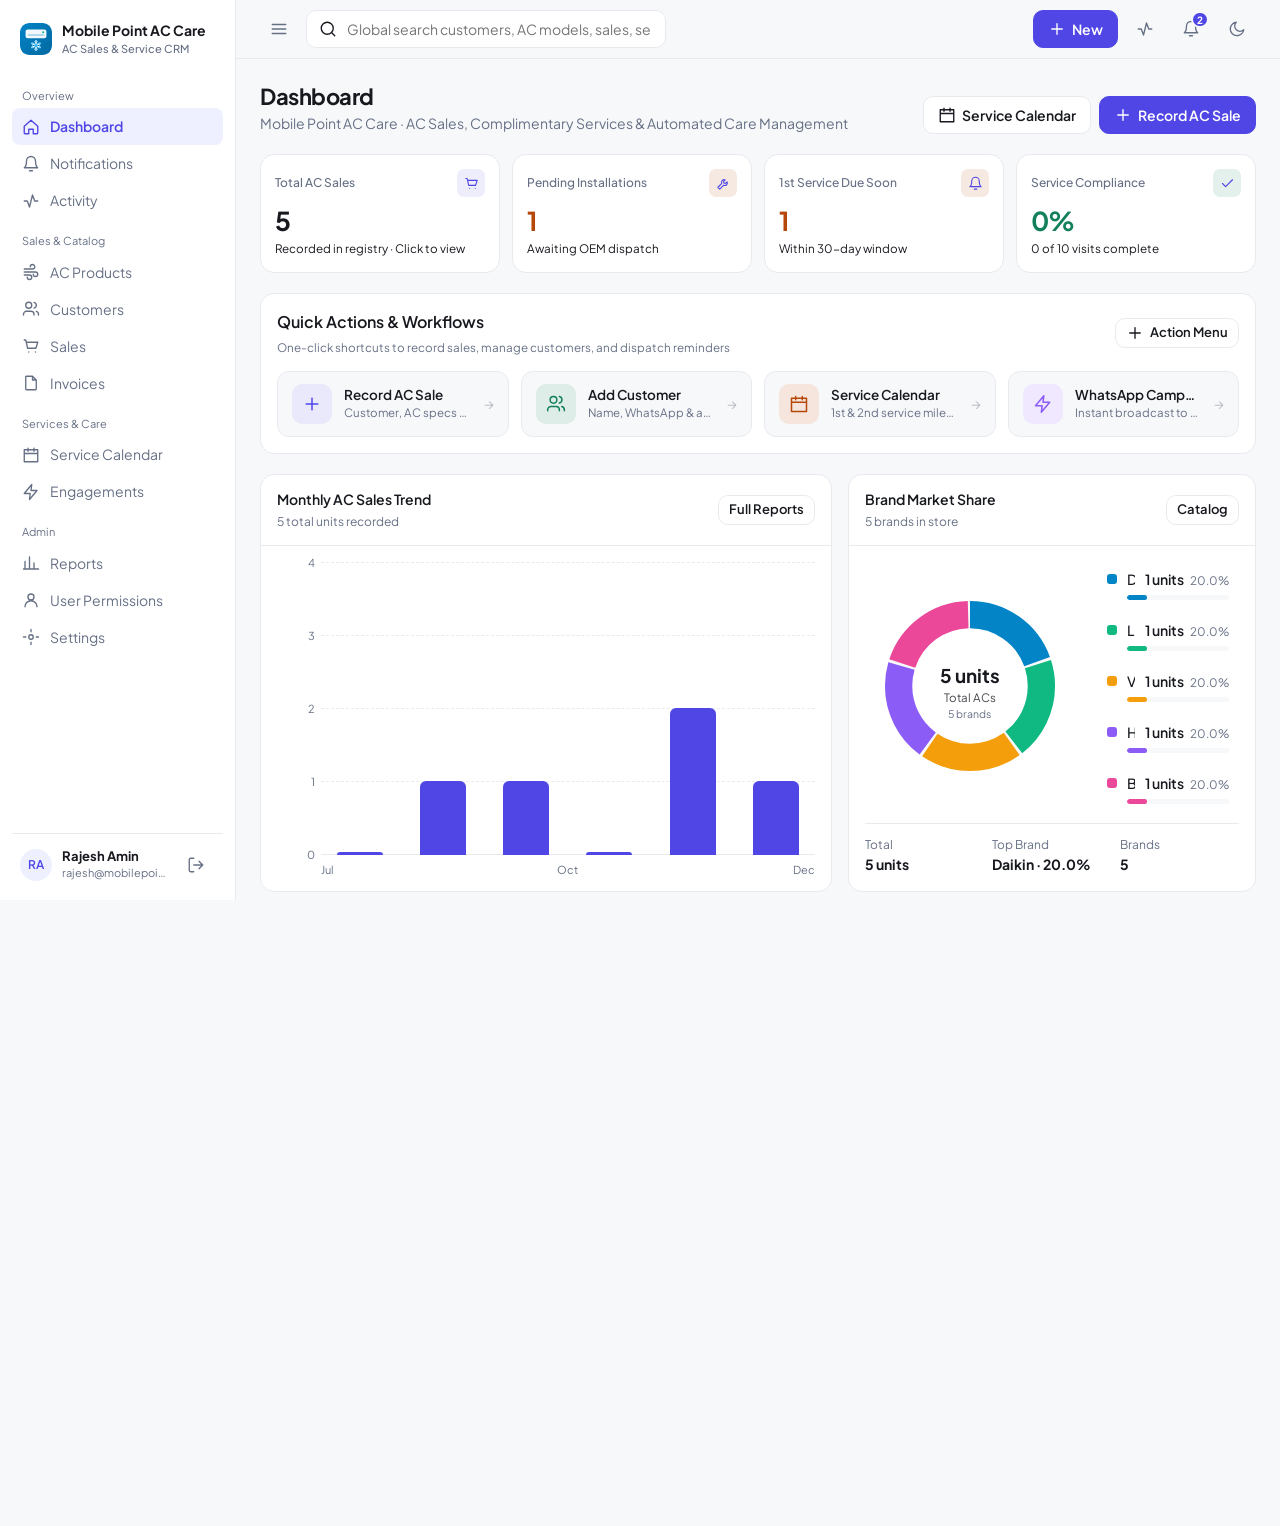
==== Mobile Point AC Care v6.html @ c8a18320 "Enhance dashboard design: add interactive sales & brand charts, modern quick action cards, and opera" ====
<!doctype html>
<html lang="en" data-theme="light">

<head>
    <meta charset="utf-8">
    <meta name="viewport" content="width=device-width, initial-scale=1, viewport-fit=cover">
    <title>Mobile Point AC Care</title>
    <link rel="icon" type="image/svg+xml" href="assets/icon.svg">
    <link rel="preconnect" href="https://fonts.googleapis.com">
    <link rel="preconnect" href="https://fonts.gstatic.com" crossorigin>
    <link href="https://fonts.googleapis.com/css2?family=Plus+Jakarta+Sans:wght@400;500;600;700&display=swap"
        rel="stylesheet">
    <link rel="stylesheet" href="css/style.css?v=6.4">
</head>

<body>
    <div id="login-view" style="display:none"></div>
    <div class="app" id="app">
        <aside class="sd" id="sd" aria-label="Main navigation">
            <div class="logo">
                <img src="assets/icon.svg" alt="Mobile Point" width="32" height="32">
                <div class="lb">Mobile Point AC Care<small>AC Sales & Service CRM</small></div>
            </div>
            <nav class="nv" id="nv"></nav>
            <div class="us" id="user-badge">
                <div class="av">RA</div>
                <div class="lb us-info"><b>Rajesh Amin</b>
                    <small>rajesh@mobilepoint.in</small>
                </div><button class="ib lb" data-act="logout" aria-label="Log out" title="Log out"><svg class="i"
                        viewBox="0 0 24 24" fill="none" stroke="currentColor" stroke-width="1.8" stroke-linecap="round">
                        <path d="M9 21H5V3h4M16 17l5-5-5-5M21 12H9" />
                    </svg></button>
            </div>
        </aside>
        <div class="bd" data-act="drawer"></div>
        <div class="mn">
            <header class="top"><button class="ib" data-act="menu" aria-label="Toggle navigation" title="Menu"
                    id="mb"></button>
                <div class="sb gs" id="gsb"></div>
                <div class="sp"></div>
                <button class="btn pri" data-act="new" id="nb"></button><button class="ib" data-act="actd"
                    aria-label="Activity" title="Activity" id="ab"></button><button class="ib" data-act="bell"
                    aria-label="Notifications" title="Notifications" id="bl"></button><button class="ib"
                    data-act="theme" aria-label="Toggle theme" title="Theme" id="th"></button>
            </header>
            <main id="main"></main>
        </div>
    </div>
    <nav class="bn" id="bn" aria-label="Quick navigation"></nav>
    <div class="ts" id="ts" role="status" aria-live="polite"></div>
    <div id="mdl"></div>
    <script src="js/app.js?v=6.4"></script>
</body>

</html>
---- css/style.css ----
:root {
            --bg: #F7F8FA;
            --sf: #fff;
            --tx: #17191F;
            --mu: #667085;
            --bd: #E8EAEE;
            --ac: #4F46E5;
            --acs: #EEF0FF;
            --ok: #12805C;
            --oks: #E6F6EF;
            --wa: #B54708;
            --was: #FEF3E2;
            --er: #C2352B;
            --ers: #FDECEA;
            --ease: cubic-bezier(.2, .8, .2, 1);
            box-sizing: border-box;
            padding-top: env(safe-area-inset-top, 0px)
        }

        @media(prefers-color-scheme:dark) {
            :root[data-theme=system] {
                --bg: #0F1117;
                --sf: #171A22;
                --tx: #ECEEF3;
                --mu: #98A2B3;
                --bd: #262A35;
                --ac: #8B84FF;
                --acs: #23254A;
                --ok: #4ADE9B;
                --oks: #12281F;
                --wa: #F5B455;
                --was: #2E2210;
                --er: #F58A80;
                --ers: #321816;
                color-scheme: dark
            }
        }

        :root[data-theme=dark] {
            --bg: #0F1117;
            --sf: #171A22;
            --tx: #ECEEF3;
            --mu: #98A2B3;
            --bd: #262A35;
            --ac: #8B84FF;
            --acs: #23254A;
            --ok: #4ADE9B;
            --oks: #12281F;
            --wa: #F5B455;
            --was: #2E2210;
            --er: #F58A80;
            --ers: #321816;
            color-scheme: dark
        }

        * {
            box-sizing: border-box;
            margin: 0
        }

        html,
        body {
            height: 100%;
            width: 100%;
            max-width: 100vw;
            overflow-x: hidden
        }

        body {
            font: 14px/1.5 'Plus Jakarta Sans', system-ui, sans-serif;
            background: var(--bg);
            color: var(--tx);
            -webkit-font-smoothing: antialiased
        }

        button,
        input,
        select,
        textarea {
            font: inherit;
            color: inherit
        }

        button {
            cursor: pointer;
            background: none;
            border: 0
        }

        :focus-visible {
            outline: 2px solid var(--ac);
            outline-offset: 2px
        }

        h1 {
            font-size: 22px;
            letter-spacing: -.02em;
            line-height: 1.2
        }

        h2 {
            font-size: 14px;
            font-weight: 600
        }

        .i {
            width: 18px;
            height: 18px;
            flex: none
        }

        .mu {
            color: var(--mu)
        }

        .sr {
            display: block
        }

        .app {
            display: flex;
            min-height: 100%;
            width: 100%;
            max-width: 100vw;
            overflow-x: hidden
        }

        .sd {
            width: 236px;
            background: var(--sf);
            border-right: 1px solid var(--bd);
            position: sticky;
            top: 0;
            height: 100dvh;
            display: flex;
            flex-direction: column;
            padding: 16px 12px;
            transition: width .22s var(--ease);
            z-index: 30;
            overflow: hidden
        }

        .col .sd {
            width: 68px
        }

        .col .lb {
            display: none
        }

        .logo {
            display: flex;
            gap: 10px;
            align-items: center;
            padding: 4px 8px 16px;
            font-weight: 700;
            white-space: nowrap
        }

        .logo img {
            width: 32px;
            height: 32px;
            border-radius: 9px;
            flex: none;
            object-fit: contain
        }

        .mk {
            width: 32px;
            height: 32px;
            border-radius: 9px;
            background: var(--ac);
            color: #fff;
            display: grid;
            place-items: center;
            font-weight: 700;
            flex: none
        }

        .logo small {
            display: block;
            font-weight: 500;
            font-size: 11px;
            color: var(--mu)
        }

        .nv {
            flex: 1;
            overflow-y: auto;
            overflow-x: hidden
        }

        .gh {
            font-size: 11px;
            color: var(--mu);
            padding: 14px 10px 4px
        }

        .ni {
            display: flex;
            gap: 10px;
            align-items: center;
            width: 100%;
            padding: 8px 10px;
            border-radius: 8px;
            color: var(--mu);
            position: relative;
            white-space: nowrap;
            transition: background .15s, color .15s
        }

        .ni:hover {
            background: var(--bg);
            color: var(--tx)
        }

        .ni.on {
            background: var(--acs);
            color: var(--ac);
            font-weight: 600
        }

        .ni.on::before {
            content: "";
            position: absolute;
            left: -12px;
            top: 8px;
            bottom: 8px;
            width: 3px;
            border-radius: 2px;
            background: var(--ac)
        }

        .us {
            display: flex;
            gap: 10px;
            align-items: center;
            padding: 12px 8px 0;
            border-top: 1px solid var(--bd);
            white-space: nowrap;
            min-width: 0;
        }

        .us-info {
            flex: 1;
            min-width: 0;
            overflow: hidden;
        }

        .us-info b {
            display: block;
            overflow: hidden;
            text-overflow: ellipsis;
            white-space: nowrap;
            font-size: 13px;
            line-height: 1.3;
        }

        .us-info small {
            display: block;
            overflow: hidden;
            text-overflow: ellipsis;
            white-space: nowrap;
            font-size: 11px;
            color: var(--mu);
        }

        .av {
            width: 32px;
            height: 32px;
            border-radius: 50%;
            background: var(--acs);
            color: var(--ac);
            display: grid;
            place-items: center;
            font-weight: 600;
            font-size: 12px;
            flex: none
        }

        .mn {
            flex: 1;
            min-width: 0
        }

        .top {
            position: sticky;
            top: 0;
            z-index: 20;
            display: flex;
            gap: 8px;
            align-items: center;
            padding: 10px 24px;
            background: var(--bg);
            border-bottom: 1px solid var(--bd)
        }

        .top .sp {
            flex: 1
        }

        .sb {
            display: flex;
            gap: 8px;
            align-items: center;
            background: var(--sf);
            border: 1px solid var(--bd);
            border-radius: 10px;
            padding: 0 12px;
            height: 38px;
            min-width: 0
        }

        .sb input {
            border: 0;
            background: none;
            outline: 0;
            width: 100%
        }

        .sb:focus-within {
            border-color: var(--ac)
        }

        .gs {
            width: min(360px, 40vw)
        }

        .ib {
            width: 38px;
            height: 38px;
            border-radius: 10px;
            display: grid;
            place-items: center;
            color: var(--mu);
            position: relative
        }

        .ib:hover {
            background: var(--sf);
            color: var(--tx)
        }

        .dot {
            position: absolute;
            top: 8px;
            right: 9px;
            width: 8px;
            height: 8px;
            border-radius: 50%;
            background: var(--er);
            border: 2px solid var(--bg)
        }

        .pg {
            padding: 24px;
            max-width: 1280px;
            margin: 0 auto;
            width: 100%;
            box-sizing: border-box;
            animation: in .22s var(--ease)
        }

        @keyframes in {
            from {
                opacity: 0;
                transform: translateY(6px)
            }
        }

        .ph {
            display: flex;
            justify-content: space-between;
            gap: 16px;
            align-items: flex-end;
            margin-bottom: 20px;
            flex-wrap: wrap
        }

        .ph p {
            color: var(--mu);
            margin-top: 4px
        }

        .bar {
            display: flex;
            gap: 10px;
            align-items: center;
            margin-bottom: 12px;
            flex-wrap: wrap;
            width: 100%;
            max-width: 100%;
            min-width: 0
        }

        .bar .sb {
            width: 300px;
            max-width: 100%
        }

        .btn {
            display: inline-flex;
            gap: 6px;
            align-items: center;
            justify-content: center;
            height: 38px;
            padding: 0 14px;
            border-radius: 10px;
            border: 1px solid var(--bd);
            background: var(--sf);
            font-weight: 600;
            white-space: nowrap;
            flex-shrink: 0;
            transition: transform .12s, background .15s
        }

        .btn:hover {
            background: var(--bg)
        }

        .btn:active {
            transform: scale(.97)
        }

        .btn.pri {
            background: var(--ac);
            border-color: var(--ac);
            color: #fff
        }

        .btn.pri:hover {
            filter: brightness(1.08)
        }

        .btn.dg {
            color: var(--er)
        }

        .btn.sm {
            height: 30px;
            padding: 0 10px;
            font-size: 13px
        }

        .chips {
            display: flex;
            gap: 6px;
            overflow-x: auto;
            scrollbar-width: none;
            padding: 2px 0;
            width: 100%;
            max-width: 100%;
            min-width: 0;
            flex: 1 1 auto;
            -webkit-overflow-scrolling: touch
        }

        .chip {
            height: 32px;
            padding: 0 12px;
            border-radius: 99px;
            border: 1px solid var(--bd);
            background: var(--sf);
            color: var(--mu);
            white-space: nowrap;
            font-weight: 500;
            transition: all .15s
        }

        .chip.on {
            background: var(--tx);
            color: var(--bg);
            border-color: var(--tx)
        }

        .panel {
            background: var(--sf);
            border: 1px solid var(--bd);
            border-radius: 14px;
            overflow: hidden;
            width: 100%;
            max-width: 100%;
            box-sizing: border-box
        }

        .pad {
            padding: 16px
        }

        .panel>h2,
        .hd {
            padding: 14px 16px;
            display: flex;
            justify-content: space-between;
            align-items: center;
            border-bottom: 1px solid var(--bd)
        }

        .b {
            display: inline-block;
            padding: 2px 9px;
            border-radius: 99px;
            font-size: 12px;
            font-weight: 600;
            white-space: nowrap;
            background: var(--bg);
            color: var(--mu);
            width: fit-content;
        }

        .b.ok {
            background: var(--oks);
            color: var(--ok)
        }

        .b.wa {
            background: var(--was);
            color: var(--wa)
        }

        .b.er {
            background: var(--ers);
            color: var(--er)
        }

        .b.ac {
            background: var(--acs);
            color: var(--ac)
        }

        table {
            width: 100%;
            border-collapse: collapse
        }

        th {
            text-align: left;
            font-weight: 500;
            color: var(--mu);
            font-size: 12px;
            padding: 10px 16px;
            border-bottom: 1px solid var(--bd)
        }

        td {
            padding: 11px 16px;
            border-bottom: 1px solid var(--bd)
        }

        tbody tr {
            cursor: pointer;
            transition: background .12s
        }

        tbody tr:hover {
            background: var(--bg)
        }

        tbody:not(.doc tbody) tr:last-child td {
            border: 0
        }

        .nm {
            display: flex;
            gap: 10px;
            align-items: center;
            justify-content: flex-start;
            text-align: left;
            font-weight: 600;
            min-width: 0;
            max-width: 100%
        }

        .nm .av,
        .nm .th {
            flex-shrink: 0
        }

        .nm .nmt,
        .nm>span:not(.av):not(.th) {
            min-width: 0;
            overflow: hidden;
            text-overflow: ellipsis;
            white-space: nowrap;
            flex: 1
        }

        .nm b {
            display: block;
            overflow: hidden;
            text-overflow: ellipsis;
            white-space: nowrap;
            min-width: 0
        }

        .nm small {
            display: block;
            overflow: hidden;
            text-overflow: ellipsis;
            white-space: nowrap;
            min-width: 0
        }

        .pgn {
            display: flex;
            justify-content: space-between;
            align-items: center;
            padding: 10px 16px;
            color: var(--mu);
            font-size: 13px;
            border-top: 1px solid var(--bd)
        }

        .empty {
            display: grid;
            place-items: center;
            gap: 4px;
            padding: 48px 16px;
            color: var(--mu);
            text-align: center
        }

        .empty .i {
            width: 28px;
            height: 28px
        }

        .empty b {
            color: var(--tx)
        }

        .kp {
            display: grid;
            grid-template-columns: repeat(6, 1fr);
            gap: 12px;
            margin-bottom: 16px
        }

        .k {
            text-align: left;
            background: var(--sf);
            border: 1px solid var(--bd);
            border-radius: 14px;
            padding: 14px;
            transition: transform .15s var(--ease), border-color .15s
        }

        .k:hover {
            transform: translateY(-2px);
            border-color: var(--ac)
        }

        .k .i {
            color: var(--ac)
        }

        .k b {
            display: block;
            font-size: 26px;
            letter-spacing: -.02em;
            line-height: 1.2;
            margin-top: 8px
        }

        .k span {
            font-size: 12px;
            color: var(--mu)
        }

        .k.hl {
            background: var(--ac);
            border-color: var(--ac);
            color: #fff
        }

        .k.hl .i,
        .k.hl span {
            color: #fff;
            opacity: .85
        }

        .gr {
            display: grid;
            grid-template-columns: 1.4fr 1fr;
            gap: 16px
        }

        .gr>div {
            display: grid;
            gap: 16px;
            align-content: start
        }

        .li {
            display: flex;
            gap: 12px;
            align-items: center;
            padding: 11px 16px;
            border-bottom: 1px solid var(--bd)
        }

        .li:last-child {
            border: 0
        }

        .li>div,
        .li-main>div {
            flex: 1;
            min-width: 0
        }

        .li-main {
            display: flex;
            gap: 12px;
            align-items: center;
            flex: 1;
            min-width: 0
        }

        .li-acts {
            display: flex;
            gap: 8px;
            align-items: center;
            flex-shrink: 0
        }

        .li small {
            display: block;
            color: var(--mu)
        }

        .rt-sortbar {
            display: none
        }

        .ns-val {
            display: inline-flex;
            align-items: center;
            gap: 8px
        }

        .sku-tag {
            display: block;
            font-size: 11px;
            font-weight: 600;
            letter-spacing: .04em;
            color: var(--mu);
            text-transform: uppercase;
            line-height: 1.2;
            margin-bottom: 2px
        }

        .pn-truncate,
        .nmt b {
            display: block;
            overflow: hidden;
            text-overflow: ellipsis;
            white-space: nowrap;
            max-width: 100%
        }

        .nmt {
            min-width: 0;
            flex: 1;
            overflow: hidden
        }

        .pb {
            height: 6px;
            border-radius: 9px;
            background: var(--bg);
            overflow: hidden;
            margin-top: 6px
        }

        .pb i {
            display: block;
            height: 100%;
            background: var(--ac);
            border-radius: 9px;
            transition: width .6s var(--ease)
        }

        .bars {
            display: flex;
            gap: 10px;
            align-items: flex-end;
            height: 120px;
            padding: 16px
        }

        .bars div {
            flex: 1;
            display: grid;
            gap: 6px;
            text-align: center;
            font-size: 11px;
            color: var(--mu);
            align-content: end;
            height: 100%
        }

        .bars i {
            background: var(--acs);
            border-top: 3px solid var(--ac);
            border-radius: 6px 6px 0 0;
            display: block
        }

        .tl {
            padding: 0 0 0 18px;
            border-left: 2px solid var(--bd);
            margin-left: 6px
        }

        .tl>div {
            position: relative;
            padding: 0 0 14px 12px
        }

        .tl>div::before {
            content: "";
            position: absolute;
            left: -25px;
            top: 5px;
            width: 10px;
            height: 10px;
            border-radius: 50%;
            background: var(--ac);
            border: 2px solid var(--sf)
        }

        .nd {
            display: grid;
            gap: 0;
            justify-items: center
        }

        .nd>div {
            width: 100%;
            border: 1px solid var(--bd);
            border-radius: 10px;
            padding: 8px 12px;
            display: flex;
            gap: 10px;
            align-items: center;
            background: var(--sf)
        }

        .nd>div:hover {
            border-color: var(--ac)
        }

        .nd>i {
            width: 2px;
            height: 14px;
            background: var(--bd)
        }

        .sw {
            width: 40px;
            height: 22px;
            border-radius: 99px;
            background: var(--bd);
            position: relative;
            transition: background .2s;
            flex: none
        }

        .sw::after {
            content: "";
            position: absolute;
            top: 3px;
            left: 3px;
            width: 16px;
            height: 16px;
            border-radius: 50%;
            background: #fff;
            transition: transform .2s var(--ease)
        }

        .sw[aria-checked=true] {
            background: var(--ac)
        }

        .sw[aria-checked=true]::after {
            transform: translateX(18px)
        }

        .ov {
            position: fixed;
            inset: 0;
            background: rgba(15, 17, 23, .5);
            display: grid;
            place-items: center;
            padding: 16px;
            z-index: 60;
            animation: fd .18s
        }

        .ov.out {
            opacity: 0;
            transition: opacity .15s
        }

        @keyframes fd {
            from {
                opacity: 0
            }
        }

        .md {
            background: var(--sf);
            border-radius: 16px;
            width: min(560px, 100%);
            max-height: 90dvh;
            overflow: auto;
            padding: 20px;
            animation: pop .22s var(--ease);
            box-shadow: 0 20px 50px rgba(0, 0, 0, .2)
        }

        @keyframes pop {
            from {
                opacity: 0;
                transform: scale(.97) translateY(8px)
            }
        }

        .md h1 {
            margin-bottom: 12px
        }

        .md:has(.quick-new-wrap) {
            width: min(640px, 100%);
            padding: 22px;
        }

        .quick-new-handle {
            display: none;
        }

        .quick-new-head {
            display: flex;
            align-items: flex-start;
            justify-content: space-between;
            gap: 12px;
            margin-bottom: 14px;
            padding-bottom: 12px;
            border-bottom: 1px solid var(--bd);
        }

        .quick-new-head h1 {
            font-size: 19px;
            margin: 0 0 2px;
            line-height: 1.25;
        }

        .quick-new-head p {
            font-size: 12.5px;
            color: var(--mu);
            margin: 0;
            line-height: 1.35;
        }

        .quick-new-close {
            width: 32px;
            height: 32px;
            border-radius: 8px;
            display: grid;
            place-items: center;
            color: var(--mu);
            background: transparent;
            cursor: pointer;
            flex-shrink: 0;
            border: 0;
            transition: background .12s, color .12s;
        }

        .quick-new-close:hover {
            background: var(--bg);
            color: var(--tx);
        }

        .quick-new-wrap {
            display: flex;
            flex-direction: column;
            gap: 16px;
        }

        .quick-new-sec {
            display: flex;
            flex-direction: column;
            gap: 8px;
        }

        .quick-new-sec-title {
            font-size: 11px;
            font-weight: 700;
            text-transform: uppercase;
            letter-spacing: .06em;
            color: var(--mu);
            margin: 0;
        }

        .quick-new-grid {
            display: grid;
            grid-template-columns: repeat(2, minmax(0, 1fr));
            gap: 8px;
        }

        .quick-new-card {
            display: flex;
            align-items: center;
            gap: 11px;
            padding: 10px 12px;
            background: var(--bg);
            border: 1px solid var(--bd);
            border-radius: 12px;
            text-align: left;
            transition: border-color .15s, background .15s, transform .12s, box-shadow .15s;
            cursor: pointer;
            min-width: 0;
            text-decoration: none;
            color: inherit;
            box-sizing: border-box;
        }

        .quick-new-card:hover {
            background: color-mix(in srgb, var(--ac) 6%, var(--sf));
            border-color: color-mix(in srgb, var(--ac) 45%, var(--bd));
            transform: translateY(-1px);
            box-shadow: 0 4px 12px rgba(0, 0, 0, .05);
        }

        .quick-new-card:active {
            transform: scale(.985);
        }

        .qnc-ic {
            width: 36px;
            height: 36px;
            border-radius: 10px;
            display: flex;
            align-items: center;
            justify-content: center;
            background: color-mix(in srgb, var(--ac) 12%, var(--sf));
            color: var(--ac);
            flex-shrink: 0;
        }

        .qnc-ic svg {
            width: 18px;
            height: 18px;
        }

        .qnc-text {
            display: flex;
            flex-direction: column;
            min-width: 0;
            flex: 1;
            overflow: hidden;
            gap: 2px;
        }

        .qnc-text b {
            font-size: 13.5px;
            font-weight: 600;
            color: var(--tx);
            line-height: 1.25;
        }

        .qnc-text small {
            font-size: 11.5px;
            color: var(--mu);
            line-height: 1.3;
            white-space: normal;
        }

        .qnc-arr {
            color: var(--mu);
            opacity: .4;
            flex-shrink: 0;
            transition: transform .15s, opacity .15s, color .15s;
        }

        .quick-new-card:hover .qnc-arr {
            opacity: 1;
            transform: translateX(2px);
            color: var(--ac);
        }

        @media(max-width:680px) {
            .quick-new-grid {
                grid-template-columns: 1fr;
                gap: 6px;
            }

            .quick-new-card {
                padding: 10px 12px;
            }

            .qnc-ic {
                width: 34px;
                height: 34px;
            }
        }

        .fg {
            display: grid;
            gap: 12px;
            margin: 12px 0
        }

        .fg label {
            display: grid;
            gap: 4px;
            font-weight: 600;
            font-size: 13px
        }

        .fg input,
        .fg select,
        .fg textarea {
            border: 1px solid var(--bd);
            background: var(--sf);
            border-radius: 10px;
            padding: 9px 12px;
            font-weight: 400;
            width: 100%;
            min-height: 40px
        }

        .fg input:focus,
        .fg select:focus,
        .fg textarea:focus {
            border-color: var(--ac);
            outline: 0
        }

        .er {
            color: var(--er);
            font-size: 12px;
            font-weight: 500
        }

        .fg .row {
            display: flex;
            gap: 8px;
            align-items: center;
            font-weight: 500
        }

        .fg .row input {
            width: auto
        }

        .acts {
            display: flex;
            gap: 8px;
            justify-content: flex-end;
            flex-wrap: wrap;
            margin-top: 16px
        }

        .ts {
            position: fixed;
            right: 16px;
            bottom: 16px;
            display: grid;
            gap: 8px;
            z-index: 80
        }

        .t {
            background: var(--tx);
            color: var(--bg);
            padding: 10px 14px;
            border-radius: 10px;
            animation: pop .22s var(--ease);
            max-width: 320px
        }

        .t.er {
            background: var(--er);
            color: #fff
        }

        .kv {
            display: grid;
            grid-template-columns: 120px 1fr;
            gap: 6px 12px;
            margin: 12px 0
        }

        .kv dt {
            color: var(--mu)
        }

        .bn,
        .mo {
            display: none
        }

        .bd {
            display: none
        }

        @media(max-width:1100px) {
            .kp {
                grid-template-columns: repeat(3, 1fr)
            }

            .gr {
                grid-template-columns: 1fr
            }
        }

        @media(max-width:820px) {
            .sd {
                position: fixed;
                left: 0;
                top: 0;
                transform: translateX(-100%);
                width: 260px !important;
                box-shadow: none
            }

            .dr .sd {
                transform: none;
                box-shadow: 0 0 40px rgba(0, 0, 0, .25)
            }

            .col .lb {
                display: inline
            }

            .dr .bd {
                display: block;
                position: fixed;
                inset: 0;
                background: rgba(0, 0, 0, .4);
                z-index: 25
            }

            .cl {
                display: none
            }

            .top {
                padding: 8px 12px;
                gap: 6px;
                width: 100%;
                max-width: 100vw;
                box-sizing: border-box
            }

            .gs {
                display: none
            }

            .pg {
                padding: 16px 14px 96px;
                width: 100%;
                max-width: 100vw;
                box-sizing: border-box
            }

            .bar .sb {
                width: 100%;
                max-width: 100%;
                min-width: 0
            }

            .kp {
                grid-template-columns: repeat(2, minmax(0, 1fr));
                gap: 10px;
                width: 100%;
                max-width: 100%
            }

            .k {
                min-width: 0;
                max-width: 100%;
                overflow: hidden
            }

            .bn {
                display: grid;
                grid-template-columns: repeat(5, 1fr);
                position: fixed;
                bottom: 0;
                left: 0;
                right: 0;
                background: var(--sf);
                border-top: 1px solid var(--bd);
                padding: 6px 4px calc(6px + env(safe-area-inset-bottom, 0px));
                z-index: 20
            }

            .bn button {
                display: grid;
                justify-items: center;
                gap: 2px;
                font-size: 11px;
                color: var(--mu);
                min-height: 46px;
                align-content: center
            }

            .bn .on {
                color: var(--ac);
                font-weight: 600
            }

            .panel:has(.tbl:not(.rt)) {
                background: transparent;
                border: 0;
                box-shadow: none;
                overflow: visible
            }

            .panel .pgn {
                background: var(--sf);
                border: 1px solid var(--bd);
                border-radius: 12px;
                margin-top: 8px;
                padding: 10px 14px
            }

            .tbl:not(.rt) {
                display: block;
                width: 100%;
                max-width: 100%;
                background: transparent;
                border-collapse: separate;
                border-spacing: 0
            }

            .tbl:not(.rt) thead {
                display: none
            }

            .tbl:not(.rt) tbody {
                display: block;
                width: 100%;
                max-width: 100%
            }

            .tbl:not(.rt) tbody tr {
                display: grid;
                grid-template-columns: repeat(2, minmax(0, 1fr));
                column-gap: 12px;
                row-gap: 10px;
                padding: 14px 14px 12px;
                margin-bottom: 10px;
                background: var(--sf);
                border: 1px solid var(--bd);
                border-radius: 12px;
                box-shadow: 0 1px 3px rgba(0, 0, 0, .04);
                position: relative;
                cursor: pointer;
                box-sizing: border-box;
                text-align: left;
                transition: border-color .15s, box-shadow .15s, background .15s
            }

            .tbl:not(.rt) tbody tr:last-child {
                margin-bottom: 0
            }

            .tbl:not(.rt) tbody tr:hover,
            .tbl:not(.rt) tbody tr:active {
                background: color-mix(in srgb, var(--tx) 2.5%, var(--sf));
                border-color: color-mix(in srgb, var(--ac) 40%, var(--bd));
                box-shadow: 0 2px 8px rgba(0, 0, 0, .07)
            }

            .tbl:not(.rt) tbody td:first-child {
                grid-column: 1 / -1;
                grid-row: 1;
                font-size: 15px;
                font-weight: 600;
                color: var(--tx);
                padding: 0 85px 10px 0;
                margin-bottom: 2px;
                border-bottom: 1px solid color-mix(in srgb, var(--bd) 70%, transparent);
                display: flex;
                justify-content: flex-start;
                text-align: left;
                gap: 10px;
                min-width: 0;
                max-width: 100%;
                overflow: hidden;
                text-overflow: ellipsis;
                white-space: nowrap;
                box-sizing: border-box
            }

            .tbl:not(.rt) tbody td:first-child .nm {
                min-width: 0;
                max-width: 100%;
                width: 100%
            }

            .tbl:not(.rt) tbody td:first-child::before {
                display: none !important
            }

            .tbl:not(.rt) tbody tr:not(:has([data-status])):not(:has([data-label="Status"])):not(:has([data-label="Entitlement"])):not(:has([data-label="Stock"])):not(:has([data-label="Complaint"])):not(:has(.sw)) td:first-child {
                padding-right: 0;
            }

            .tbl:not(.rt) tbody td[data-status],
            .tbl:not(.rt) tbody td[data-label="Status"],
            .tbl:not(.rt) tbody td[data-label="Entitlement"],
            .tbl:not(.rt) tbody td[data-label="Stock"],
            .tbl:not(.rt) tbody td[data-label="Complaint"],
            .tbl:not(.rt) tbody td:has(.sw),
            .tbl:not(.rt) tbody tr:not(:has([data-status])):not(:has([data-label="Status"])):not(:has([data-label="Entitlement"])):not(:has([data-label="Stock"])):not(:has([data-label="Complaint"])):not(:has(.sw)) td:last-child:has(.b) {
                position: absolute;
                right: 14px;
                top: 7px;
                padding: 0;
                margin: 0;
                display: flex;
                align-items: center;
                justify-content: flex-end;
                min-width: 0;
                z-index: 1
            }

            .tbl:not(.rt) tbody td[data-status]::before,
            .tbl:not(.rt) tbody td[data-label="Status"]::before,
            .tbl:not(.rt) tbody td[data-label="Entitlement"]::before,
            .tbl:not(.rt) tbody td[data-label="Stock"]::before,
            .tbl:not(.rt) tbody td[data-label="Complaint"]::before,
            .tbl:not(.rt) tbody td:has(.sw)::before,
            .tbl:not(.rt) tbody tr:not(:has([data-status])):not(:has([data-label="Status"])):not(:has([data-label="Entitlement"])):not(:has([data-label="Stock"])):not(:has([data-label="Complaint"])):not(:has(.sw)) td:last-child:has(.b)::before {
                display: none !important
            }

            .tbl:not(.rt) tbody td {
                display: flex;
                flex-direction: column;
                align-items: flex-start;
                justify-content: flex-start;
                gap: 2px;
                padding: 1px 0;
                font-size: 13.5px;
                color: var(--tx);
                min-width: 0;
                max-width: 100%;
                overflow: hidden;
                text-overflow: ellipsis;
                white-space: nowrap;
                border: 0;
                text-align: left;
                box-sizing: border-box
            }

            .tbl:not(.rt) tbody td::before {
                content: attr(data-label);
                color: var(--mu);
                font-size: 10.5px;
                font-weight: 600;
                text-transform: uppercase;
                letter-spacing: .05em;
                line-height: 1.1;
                text-align: left;
                flex-shrink: 0
            }

            .tbl:not(.rt) tbody td[data-label=""]::before {
                display: none !important
            }

            .tbl:not(.rt) tbody td>span,
            .tbl:not(.rt) tbody td>b {
                min-width: 0;
                overflow: hidden;
                text-overflow: ellipsis;
                white-space: nowrap;
                text-align: left
            }

            .tbl:not(.rt) tbody td[data-label="Next service"],
            .tbl:not(.rt) tbody td[data-label="Next free service"] {
                grid-column: 1 / -1;
                display: flex;
                flex-direction: column;
                gap: 5px;
                background: color-mix(in srgb, var(--ac) 6%, var(--sf));
                padding: 9px 12px;
                border-radius: 9px;
                border: 1px solid color-mix(in srgb, var(--ac) 22%, var(--bd))
            }

            .tbl:not(.rt) tbody td[data-label="Next service"] .ns-val,
            .tbl:not(.rt) tbody td[data-label="Next free service"] .ns-val {
                display: flex;
                align-items: center;
                justify-content: space-between;
                width: 100%;
                gap: 8px
            }

            .tbl:not(.rt) tbody td[data-label="Next service"] .ns-date,
            .tbl:not(.rt) tbody td[data-label="Next free service"] .ns-date {
                font-size: 13.5px;
                font-weight: 600;
                color: var(--tx)
            }

            .tbl:not(.rt) tbody td[data-label="AC"],
            .tbl:not(.rt) tbody td[data-label="Product"],
            .tbl:not(.rt) tbody td[data-label="Comment"],
            .tbl:not(.rt) tbody td[data-label="Reference"],
            .tbl:not(.rt) tbody td[data-label="Notes"],
            .tbl:not(.rt) tbody td[data-label="Reason"],
            .tbl:not(.rt) tbody td[data-label="Template"],
            .tbl:not(.rt) tbody td[data-label="Trigger"],
            .tbl:not(.rt) tbody td[data-label="Approval"] {
                grid-column: 1 / -1;
                background: color-mix(in srgb, var(--bg) 60%, var(--sf));
                padding: 7px 10px;
                border-radius: 8px;
                border: 1px solid color-mix(in srgb, var(--bd) 45%, transparent)
            }

            .tbl:not(.rt) tbody td[data-label="Comment"],
            .tbl:not(.rt) tbody td[data-label="Reference"],
            .tbl:not(.rt) tbody td[data-label="Notes"],
            .tbl:not(.rt) tbody td[data-label="Reason"] {
                white-space: normal;
                line-height: 1.4
            }

            .doc table,
            .doc-tbl {
                display: table !important;
                width: 100% !important;
                min-width: 680px !important;
                border-collapse: collapse !important
            }

            .doc thead {
                display: table-header-group !important
            }

            .doc tbody {
                display: table-row-group !important
            }

            .doc tr {
                display: table-row !important
            }

            .doc td,
            .doc th {
                display: table-cell !important;
                padding: 8px 10px !important;
                border: 1px solid var(--bd) !important
            }

            .doc th:first-child,
            .doc td:first-child {
                text-align: center !important;
                width: 44px !important;
                padding: 8px 6px !important;
                font-size: 13px !important;
                font-weight: 500 !important
            }

            .doc th:nth-child(2),
            .doc td:nth-child(2) {
                text-align: left !important
            }

            .doc th:nth-child(3),
            .doc td:nth-child(3),
            .doc th:nth-child(4),
            .doc td:nth-child(4),
            .doc th:nth-child(8),
            .doc td:nth-child(8) {
                text-align: center !important
            }

            .rt-sortbar {
                display: flex;
                align-items: center;
                gap: 6px;
                overflow-x: auto;
                padding: 2px 2px 10px;
                margin-bottom: 6px;
                scrollbar-width: none;
                -webkit-overflow-scrolling: touch
            }

            .rt-sortbar::-webkit-scrollbar {
                display: none
            }

            .rt-sortbar .mu {
                font-size: 11px;
                font-weight: 600;
                text-transform: uppercase;
                letter-spacing: .05em;
                flex-shrink: 0;
                margin-right: 2px
            }

            .rt-sortbar .chip {
                flex-shrink: 0;
                font-size: 11.5px;
                padding: 4px 10px;
                border-radius: 20px
            }

            .tbl.rt tbody td[data-label="Customer"],
            .tbl.rt tbody td[data-label="Supplier"],
            .tbl:not(.rt) tbody td[data-label="Customer"]:not(:first-child),
            .tbl:not(.rt) tbody td[data-label="Supplier"]:not(:first-child) {
                grid-column: 1 / -1;
                background: color-mix(in srgb, var(--bg) 60%, var(--sf));
                padding: 6px 10px;
                border-radius: 8px;
                border: 1px solid color-mix(in srgb, var(--bd) 45%, transparent);
                font-weight: 500
            }

            .tbl.rt tbody td[data-label="Gross profit"] {
                font-weight: 600;
                color: var(--ok)
            }

            .panel:has(.tbl.rt) .hd {
                padding: 2px 2px 10px
            }

            .li {
                display: flex;
                flex-direction: column;
                align-items: stretch;
                gap: 10px;
                padding: 13px 14px
            }

            .li-main {
                display: flex;
                align-items: flex-start;
                gap: 12px;
                width: 100%
            }

            .li-acts {
                display: flex;
                align-items: center;
                gap: 8px;
                width: 100%;
                padding-top: 8px;
                border-top: 1px dashed var(--bd)
            }

            .li-acts .btn {
                flex: 1;
                justify-content: center;
                text-align: center
            }

            .ov {
                place-items: end center;
                padding: 0
            }

            .md,
            .md:has(.quick-new-wrap) {
                border-radius: 20px 20px 0 0;
                width: 100%;
                max-height: 90dvh;
                padding: 16px 16px calc(24px + env(safe-area-inset-bottom, 0px));
            }

            .quick-new-handle {
                display: block;
                width: 38px;
                height: 4px;
                background: var(--bd);
                border-radius: 2px;
                margin: -4px auto 14px;
                flex-shrink: 0;
            }

            .ts {
                left: 12px;
                right: 12px;
                bottom: 84px
            }

            .t {
                max-width: none
            }

            .ph .btn {
                width: 100%;
                justify-content: center
            }

            .ph>div {
                width: 100%
            }
        }

        .kp.k4 {
            grid-template-columns: repeat(4, 1fr)
        }

        .pos {
            display: grid;
            grid-template-columns: 1fr 340px;
            gap: 16px;
            align-items: start
        }

        .pgrid {
            display: grid;
            grid-template-columns: repeat(auto-fill, minmax(180px, 1fr));
            gap: 10px
        }

        .pc {
            background: var(--sf);
            border: 1px solid var(--bd);
            border-radius: 12px;
            padding: 10px;
            text-align: left;
            display: grid;
            gap: 4px;
            transition: transform .15s var(--ease), border-color .15s;
            position: relative
        }

        .pc:hover:not(:disabled) {
            transform: translateY(-2px);
            border-color: var(--ac)
        }

        .pc.in-cart {
            border-color: var(--ac);
            box-shadow: 0 0 0 1px var(--ac)
        }

        .pc:disabled {
            opacity: .55;
            cursor: not-allowed
        }

        .pc .tn {
            height: 56px;
            border-radius: 8px;
            display: grid;
            place-items: center;
            font-weight: 700;
            font-size: 20px;
            position: relative
        }

        .pc-cart-pill {
            position: absolute;
            top: 4px;
            right: 4px;
            min-width: 18px;
            height: 18px;
            padding: 0 5px;
            border-radius: 9px;
            background: var(--ac);
            color: #fff;
            font-size: 11px;
            font-weight: 700;
            display: inline-grid;
            place-items: center;
            line-height: 1
        }

        @media(max-width:768px) {
            .pgrid {
                grid-template-columns: repeat(2, 1fr);
                gap: 8px
            }

            .pc {
                padding: 8px;
                gap: 3px
            }

            .pc .tn {
                height: 48px;
                font-size: 16px
            }

            .pc b {
                font-size: 12.5px !important;
                line-height: 1.25;
                height: 2.5em;
                overflow: hidden;
                display: -webkit-box;
                -webkit-line-clamp: 2;
                -webkit-box-orient: vertical;
                word-break: break-word
            }
        }

        .cr {
            padding: 10px 16px;
            border-bottom: 1px solid var(--bd);
            display: grid;
            gap: 6px
        }

        .cr select {
            border: 1px solid var(--bd);
            border-radius: 8px;
            padding: 6px;
            background: var(--sf)
        }

        .qt {
            display: flex;
            gap: 8px;
            align-items: center
        }

        .qt button {
            width: 30px;
            height: 30px;
            border: 1px solid var(--bd);
            border-radius: 8px
        }

        @media(max-width:1000px) {
            .pos {
                grid-template-columns: 1fr
            }
        }

        @media(max-width:820px) {
            .kp.k4 {
                grid-template-columns: repeat(2, 1fr)
            }
        }

        .bc {
            font-size: 13px;
            margin-bottom: 8px
        }

        .lnk {
            color: var(--ac);
            font-weight: 500
        }

        .lnk:hover {
            text-decoration: underline
        }

        .fgrid {
            display: grid;
            grid-template-columns: repeat(2, 1fr);
            gap: 16px;
            align-items: start
        }

        .fgrid h2 {
            margin-bottom: 4px
        }

        .sticky {
            position: sticky;
            bottom: 0;
            display: flex;
            gap: 8px;
            justify-content: flex-end;
            padding: 12px 0;
            margin-top: 16px;
            background: var(--bg);
            border-top: 1px solid var(--bd);
            z-index: 5
        }

        .pimg {
            aspect-ratio: 4/3;
            width: 100%;
            border-radius: 10px;
            object-fit: cover;
            display: grid;
            place-items: center
        }

        .pimg svg {
            width: 42%
        }

        .dc td {
            padding-top: 10px;
            padding-bottom: 10px
        }

        .cw {
            display: grid;
            grid-template-columns: 1fr 260px;
            gap: 16px;
            align-items: start
        }

        .cw2 {
            display: grid;
            grid-template-columns: 320px 1fr;
            gap: 16px;
            align-items: start
        }

        .cg {
            display: grid;
            grid-template-columns: repeat(7, 1fr);
            border-top: 1px solid var(--bd);
            border-left: 1px solid var(--bd)
        }

        .cg>div {
            border-right: 1px solid var(--bd);
            border-bottom: 1px solid var(--bd);
            min-height: 92px;
            padding: 4px;
            min-width: 0
        }

        .dn {
            display: inline-grid;
            place-items: center;
            width: 22px;
            height: 22px;
            border-radius: 50%;
            font-size: 12px
        }

        .today .dn {
            background: var(--ac);
            color: #fff
        }

        .ev {
            display: block;
            width: 100%;
            text-align: left;
            font-size: 11px;
            padding: 2px 6px;
            margin-top: 3px;
            border-radius: 5px;
            background: var(--acs);
            color: var(--ac);
            border-left: 3px solid var(--ac);
            overflow: hidden;
            text-overflow: ellipsis;
            white-space: nowrap
        }

        .ev[draggable=true] {
            cursor: grab
        }

        .ev.ok {
            background: var(--oks);
            color: var(--ok);
            border-color: var(--ok)
        }

        .ev.wa {
            background: var(--was);
            color: var(--wa);
            border-color: var(--wa)
        }

        .ev.er {
            background: var(--ers);
            color: var(--er);
            border-color: var(--er)
        }

        .doc {
            --tx: #17191F;
            --mu: #667085;
            --bd: #D5D9E0;
            background: #fff;
            color: #17191F;
            border: 1px solid var(--bd);
            border-radius: 6px;
            padding: 32px;
            max-width: 860px;
            margin: 0 auto;
            font-size: 13px
        }

        .dw {
            overflow-x: auto;
            -webkit-overflow-scrolling: touch;
            margin: 12px 0;
            border: 1px solid var(--bd);
            border-radius: 8px;
        }

        .doc table,
        .doc-tbl {
            width: 100%;
            min-width: 680px;
            border-collapse: collapse !important;
            border-spacing: 0 !important;
            background: transparent;
            margin: 0;
        }

        .doc thead {
            display: table-header-group !important;
        }

        .doc tbody {
            display: table-row-group !important;
        }

        .doc tr {
            display: table-row !important;
            padding: 0 !important;
            margin: 0 !important;
            border: 0 !important;
            background: transparent !important;
            box-shadow: none !important;
        }

        .doc th {
            display: table-cell !important;
            text-align: right !important;
            padding: 8px 10px !important;
            border: 1px solid var(--bd) !important;
            color: #344054 !important;
            font-size: 11.5px !important;
            font-weight: 600 !important;
            text-transform: uppercase !important;
            letter-spacing: .04em !important;
            background: #F8F9FA !important;
            vertical-align: middle !important;
            white-space: nowrap !important;
            box-sizing: border-box !important;
        }

        .doc td {
            display: table-cell !important;
            text-align: right !important;
            padding: 8px 10px !important;
            border: 1px solid var(--bd) !important;
            color: #17191F !important;
            font-size: 13px !important;
            vertical-align: middle !important;
            background: transparent !important;
            box-sizing: border-box !important;
            white-space: normal !important;
        }

        .doc td::before,
        .doc th::before {
            display: none !important;
            content: none !important;
        }

        .doc th:first-child,
        .doc td:first-child {
            text-align: center !important;
            width: 44px !important;
            padding: 8px 6px !important;
            font-size: 13px !important;
            font-weight: 500 !important;
            border-bottom: 1px solid var(--bd) !important;
            margin: 0 !important;
        }

        .doc th:nth-child(2),
        .doc td:nth-child(2) {
            text-align: left !important;
        }

        .doc th:nth-child(3),
        .doc td:nth-child(3) {
            text-align: center !important;
            width: 76px !important;
        }

        .doc th:nth-child(4),
        .doc td:nth-child(4) {
            text-align: center !important;
            width: 52px !important;
        }

        .doc th:nth-child(8),
        .doc td:nth-child(8) {
            text-align: center !important;
            width: 64px !important;
        }

        .doc tbody tr:hover {
            background: color-mix(in srgb, var(--tx) 2%, transparent) !important;
            cursor: default !important;
        }

        .doc .tot {
            margin-left: auto;
            width: min(320px, 100%)
        }

        .doc .tot div {
            display: flex;
            justify-content: space-between;
            padding: 3px 0
        }

        @media(max-width:1000px) {

            .cw,
            .cw2 {
                grid-template-columns: 1fr
            }
        }

        @media(max-width:820px) {
            .fgrid {
                grid-template-columns: 1fr
            }

            .sticky {
                bottom: 68px
            }

            .doc {
                padding: 16px
            }

            .cg>div {
                min-height: 60px
            }
        }

        @media print {
            @page {
                size: A4;
                margin: 12mm
            }

            .sd,
            .top,
            .bn,
            .bd,
            .ts,
            .noprint,
            #mdl {
                display: none !important
            }

            body,
            .app,
            .mn {
                background: #fff;
                display: block
            }

            .pg {
                padding: 0;
                max-width: none;
                animation: none
            }

            .doc {
                border: 0;
                padding: 0;
                max-width: none
            }
        }

        @media(prefers-reduced-motion:reduce) {
            * {
                animation: none !important;
                transition: none !important
            }
        }

        select {
            appearance: none;
            -webkit-appearance: none;
            background: var(--sf) url("data:image/svg+xml,%3Csvg xmlns='http://www.w3.org/2000/svg' width='12' height='12' viewBox='0 0 24 24' fill='none' stroke='%23888' stroke-width='3' stroke-linecap='round'%3E%3Cpath d='M6 9l6 6 6-6'/%3E%3C/svg%3E") no-repeat right 11px center;
            padding-right: 30px !important;
            border: 1px solid var(--bd);
            border-radius: 10px;
            min-height: 38px;
            padding-left: 10px;
            text-overflow: ellipsis
        }

        select:focus {
            border-color: var(--ac);
            outline: 2px solid var(--acs)
        }

        select:disabled {
            opacity: .55;
            cursor: not-allowed
        }

        select[aria-invalid=true],
        input[aria-invalid=true] {
            border-color: var(--er)
        }

        .cb {
            position: relative
        }

        .cb .cbi {
            width: 100%;
            border: 1px solid var(--bd);
            background: var(--sf);
            border-radius: 10px;
            padding: 9px 30px 9px 12px;
            min-height: 40px;
            font-weight: 400
        }

        .cb .cbi:focus {
            border-color: var(--ac);
            outline: 2px solid var(--acs)
        }

        .cbx {
            position: absolute;
            right: 4px;
            top: 5px;
            width: 30px;
            height: 30px;
            color: var(--mu);
            border-radius: 8px
        }

        .cbl {
            position: fixed;
            z-index: 90;
            margin: 0;
            padding: 4px;
            list-style: none;
            background: var(--sf);
            border: 1px solid var(--bd);
            border-radius: 10px;
            box-shadow: 0 10px 30px rgba(0, 0, 0, .18);
            max-height: 260px;
            overflow: auto;
            font-weight: 400
        }

        .cbl li {
            padding: 8px 10px;
            border-radius: 7px;
            cursor: pointer;
            display: grid
        }

        .cbl li small {
            color: var(--mu)
        }

        .cbl li[aria-selected=true],
        .cbl li:hover {
            background: var(--acs)
        }

        .cbl .none {
            color: var(--mu);
            cursor: default
        }

        .up {
            display: grid;
            gap: 8px
        }

        .upz {
            display: grid;
            justify-items: center;
            gap: 2px;
            text-align: center;
            padding: 16px 10px;
            border: 2px dashed var(--bd);
            border-radius: 12px;
            cursor: pointer;
            min-height: 48px;
            color: var(--mu);
            transition: border-color .15s, background .15s
        }

        .upz b {
            color: var(--tx)
        }

        .upz:hover,
        .upz.over,
        .upz:focus-visible {
            border-color: var(--ac);
            background: var(--acs)
        }

        .upz .i {
            width: 24px;
            height: 24px;
            color: var(--ac)
        }

        .upv {
            aspect-ratio: 4/3;
            max-height: 190px;
            width: 100%;
            border-radius: 10px;
            overflow: hidden;
            background: var(--bg);
            display: grid;
            place-items: center
        }

        .upv img {
            width: 100%;
            height: 100%;
            object-fit: contain
        }

        .upa {
            display: flex;
            gap: 8px;
            flex-wrap: wrap
        }

        .fgrid {
            gap: 10px
        }

        .fgrid>.pad {
            padding: 12px 14px
        }

        .fgrid .fg {
            gap: 8px;
            margin: 8px 0 0
        }

        .fgrid h2 {
            margin: 0
        }

        .sticky {
            margin-top: 10px;
            padding: 10px 0
        }

        .rg {
            display: grid;
            grid-template-columns: repeat(2, minmax(0, 1fr));
            gap: 14px;
            margin-bottom: 14px
        }

        .rg>.panel {
            min-width: 0
        }

        .rg .full {
            grid-column: 1/-1
        }

        .rk {
            display: grid;
            grid-template-columns: repeat(6, minmax(0, 1fr));
            gap: 10px;
            margin-bottom: 14px
        }

        .rk .k {
            padding: 12px 10px;
            min-width: 0
        }

        .rk .k span {
            display: block;
            font-size: 12px;
            color: var(--mu);
            white-space: nowrap;
            overflow: hidden;
            text-overflow: ellipsis
        }

        .rk .k b {
            font-size: 18px;
            margin-top: 4px;
            overflow-wrap: anywhere
        }

        .rk small {
            display: block;
            font-size: 11px;
            color: var(--mu);
            white-space: nowrap;
            overflow: hidden;
            text-overflow: ellipsis
        }

        @media(max-width: 1240px) {
            .rk {
                grid-template-columns: repeat(3, minmax(0, 1fr))
            }
        }

        .rb {
            display: grid;
            gap: 8px;
            margin-bottom: 12px;
            padding: 12px
        }

        .rb .row2 {
            display: flex;
            gap: 8px;
            flex-wrap: wrap;
            align-items: center
        }

        .rb select,
        .rb input[type=date] {
            height: 34px;
            min-height: 34px;
            border: 1px solid var(--bd);
            border-radius: 8px;
            background-color: var(--sf);
            padding: 0 8px;
            max-width: 100%
        }

        .rc {
            padding: 8px 14px 14px
        }

        .rl {
            display: flex;
            gap: 12px;
            flex-wrap: wrap;
            font-size: 12px;
            color: var(--mu);
            margin-top: 6px
        }

        .rl i {
            display: inline-block;
            width: 10px;
            height: 10px;
            border-radius: 3px;
            margin-right: 5px
        }

        .hb {
            display: grid;
            gap: 6px;
            padding: 12px 14px
        }

        .hr {
            display: grid;
            grid-template-columns: minmax(80px, 32%) 1fr auto;
            gap: 8px;
            align-items: center;
            text-align: left;
            width: 100%;
            font-size: 13px;
            border-radius: 6px;
            padding: 2px
        }

        button.hr:hover {
            background: var(--bg)
        }

        .hr .hl {
            overflow: hidden;
            text-overflow: ellipsis;
            white-space: nowrap
        }

        .hr .ht {
            height: 12px;
            background: var(--bg);
            border-radius: 6px;
            overflow: hidden
        }

        .hr .ht i {
            display: block;
            height: 100%;
            border-radius: 6px
        }

        .dn2 {
            display: flex;
            gap: 16px;
            flex-wrap: wrap;
            align-items: center;
            padding: 12px 14px
        }

        .dn2 ul {
            list-style: none;
            padding: 0;
            display: grid;
            gap: 4px;
            font-size: 13px;
            flex: 1;
            min-width: 150px
        }

        .dn2 li {
            display: flex;
            gap: 8px;
            align-items: center
        }

        .dn2 li i {
            width: 10px;
            height: 10px;
            border-radius: 3px;
            flex: none
        }

        .ht2 {
            display: grid;
            grid-auto-flow: column;
            grid-template-rows: repeat(7, 14px);
            gap: 3px;
            overflow-x: auto;
            padding: 12px 14px
        }

        .ht2 span {
            width: 14px;
            height: 14px;
            border-radius: 3px;
            background: var(--bg)
        }

        .rt th button {
            font: inherit;
            color: inherit;
            font-weight: 500
        }

        .rt th[aria-sort] button::after {
            content: " ▲"
        }

        .rt th[aria-sort=descending] button::after {
            content: " ▼"
        }

        .rn {
            font-size: 12px;
            color: var(--mu);
            padding: 0 2px 8px
        }

        @media(max-width:820px) {
            .rg {
                grid-template-columns: 1fr
            }

            .rk {
                grid-template-columns: repeat(2, minmax(0, 1fr));
                gap: 8px
            }

            .rk .k {
                padding: 10px 8px
            }

            .rk .k b {
                font-size: 16.5px
            }

            .hr {
                grid-template-columns: 1fr auto
            }

            .hr .ht {
                grid-column: 1/-1;
                order: 3
            }
        }

        * {
            scrollbar-width: none;
            -ms-overflow-style: none
        }

        *::-webkit-scrollbar {
            display: none
        }

        @media(min-width:821px) {
            td {
                padding: 15px 16px
            }

            .li {
                padding: 13px 16px
            }
        }

        .fgrid {
            align-items: stretch
        }

        .fgrid>.panel {
            display: flex;
            flex-direction: column
        }

        .fgrid>.panel>.fg {
            flex: 1;
            align-content: start
        }

        .ps {
            font-size: 12px;
            color: var(--mu);
            margin-top: 2px
        }

        .up {
            flex: 1;
            align-content: stretch;
            grid-template-rows: 1fr auto auto auto
        }

        .upz {
            min-height: 170px;
            align-content: center;
            background: var(--bg);
            gap: 6px
        }

        .uic {
            width: 46px;
            height: 46px;
            border-radius: 50%;
            background: var(--acs);
            display: grid;
            place-items: center
        }

        .uic .i {
            width: 22px;
            height: 22px
        }

        .upv {
            max-height: none;
            aspect-ratio: auto;
            min-height: 170px
        }

        .tip {
            position: fixed;
            z-index: 100;
            pointer-events: none;
            background: var(--tx);
            color: var(--bg);
            padding: 7px 11px;
            border-radius: 9px;
            font-size: 12px;
            line-height: 1.45;
            box-shadow: 0 8px 24px rgba(0, 0, 0, .28);
            max-width: 240px;
            opacity: 0;
            transform: translateY(4px);
            transition: opacity .12s, transform .12s
        }

        .tip.on {
            opacity: 1;
            transform: none
        }

        .tip b {
            display: block;
            font-size: 12px;
            opacity: .7;
            font-weight: 500
        }

        svg [data-tip]:not(.ds):hover {
            stroke: var(--sf);
            stroke-width: 2
        }

        .ht2 span[data-tip]:hover {
            outline: 2px solid var(--tx)
        }

        .gsr {
            position: fixed;
            z-index: 95;
            background: var(--sf);
            border: 1px solid var(--bd);
            border-radius: 12px;
            box-shadow: 0 12px 36px rgba(0, 0, 0, .2);
            max-height: 70dvh;
            overflow: auto;
            padding: 6px
        }

        .gsr h3 {
            font-size: 11px;
            font-weight: 600;
            color: var(--mu);
            padding: 8px 10px 2px;
            text-transform: uppercase;
            letter-spacing: .04em
        }

        .gsr div[role=option] {
            display: grid;
            padding: 7px 10px;
            border-radius: 8px;
            cursor: pointer
        }

        .gsr small {
            color: var(--mu)
        }

        .gsr div[aria-selected=true],
        .gsr div[role=option]:hover {
            background: var(--acs)
        }

        #cart {
            position: sticky;
            top: 64px;
            max-height: calc(100dvh - 80px);
            overflow: auto
        }

        .cl2 {
            max-height: 300px;
            overflow: auto
        }

        .nc {
            display: grid;
            gap: 8px;
            padding: 10px;
            border: 1px dashed var(--ac);
            border-radius: 10px;
            background: var(--acs)
        }



        .sg {
            display: grid;
            grid-template-columns: 200px 1fr;
            gap: 16px;
            align-items: start
        }

        .sn {
            display: grid;
            gap: 4px;
            position: sticky;
            top: 70px
        }

        .sn button {
            text-align: left;
            padding: 9px 12px;
            border-radius: 8px;
            color: var(--mu)
        }

        .sn .on {
            background: var(--acs);
            color: var(--ac);
            font-weight: 600
        }

        .sc {
            display: grid;
            gap: 12px;
            max-width: 720px
        }

        .sc .pad>.fg {
            margin: 8px 0 0
        }

        .wl {
            display: none
        }

        @media(max-width:820px) {
            .sg {
                grid-template-columns: 1fr
            }

            .sn {
                display: flex;
                overflow: auto;
                position: static
            }

            .wl {
                display: inline;
                margin-left: 6px;
                color: var(--mu)
            }

            .cg.wk {
                grid-template-columns: 1fr
            }

            .cg.wk>div:nth-child(-n+7) {
                display: none
            }
        }

        :root {
            --ring: color-mix(in srgb, var(--ac) 30%, transparent);
            --sh1: 0 1px 2px rgba(0, 0, 0, .05)
        }

        .sx-n {
            display: none !important
        }

        .sx {
            display: inline-flex;
            align-items: center;
            justify-content: space-between;
            gap: 8px;
            height: 38px;
            max-width: 100%;
            padding: 0 10px 0 12px;
            border: 1px solid var(--bd);
            border-radius: 8px;
            background: var(--sf);
            font-size: 14px;
            font-weight: 400;
            text-align: left;
            white-space: nowrap;
            box-shadow: var(--sh1);
            transition: border-color .15s, box-shadow .15s, background .15s
        }

        .sx>span {
            flex: 1;
            min-width: 0;
            overflow: hidden;
            text-overflow: ellipsis
        }

        .sx svg {
            width: 15px;
            height: 15px;
            opacity: .45;
            flex: none
        }

        .sx:hover {
            background: color-mix(in srgb, var(--bg) 55%, var(--sf))
        }

        .sx:focus-visible,
        .sx[aria-expanded=true] {
            outline: 0;
            border-color: var(--ac);
            box-shadow: 0 0 0 3px var(--ring)
        }

        .sx[aria-invalid=true] {
            border-color: var(--er)
        }

        .sx:disabled {
            opacity: .5;
            cursor: not-allowed
        }

        .sx.ph>span {
            color: var(--mu)
        }

        .sx.sm {
            height: 34px;
            font-size: 13px
        }

        .fg .sx,
        .cr .sx {
            width: 100%
        }

        .cr .sx {
            height: 34px
        }

        .sxp {
            position: fixed;
            z-index: 9999;
            padding: 4px;
            background: var(--sf);
            color: var(--tx);
            border: 1px solid var(--bd);
            border-radius: 8px;
            box-shadow: 0 12px 32px -8px rgba(0, 0, 0, .28), 0 2px 6px rgba(0, 0, 0, .06);
            overflow: hidden;
            animation: sxin .12s var(--ease);
            transform-origin: top;
            box-sizing: border-box
        }

        @keyframes sxin {
            from {
                opacity: 0;
                transform: scale(.96) translateY(-3px)
            }
        }

        .sxs {
            display: flex;
            align-items: center;
            position: relative;
            padding: 6px 8px;
            border-bottom: 1px solid var(--bd);
            margin: -4px -4px 4px -4px;
            background: var(--sf);
            border-top-left-radius: 8px;
            border-top-right-radius: 8px;
            box-sizing: border-box
        }

        .sxs-ic {
            position: absolute;
            left: 17px;
            width: 14px;
            height: 14px;
            color: var(--mu);
            pointer-events: none
        }

        .sxi-q {
            width: 100%;
            height: 32px;
            padding: 0 28px 0 28px;
            border: 1px solid var(--bd);
            border-radius: 6px;
            background: var(--bg);
            color: var(--tx);
            font-size: 13px;
            outline: 0;
            box-sizing: border-box;
            transition: border-color .15s, box-shadow .15s
        }

        .sxi-q:focus {
            border-color: var(--ac);
            box-shadow: 0 0 0 2px var(--ring)
        }

        .sxs-clr {
            position: absolute;
            right: 14px;
            width: 20px;
            height: 20px;
            display: flex;
            align-items: center;
            justify-content: center;
            border: 0;
            background: transparent;
            color: var(--mu);
            font-size: 16px;
            line-height: 1;
            cursor: pointer;
            border-radius: 4px;
            padding: 0
        }

        .sxs-clr:hover {
            color: var(--tx);
            background: color-mix(in srgb, var(--tx) 8%, transparent)
        }

        .sxl {
            overflow-y: auto;
            max-height: 260px;
            overscroll-behavior: contain;
            box-sizing: border-box
        }

        .sxi {
            display: flex;
            align-items: center;
            position: relative;
            padding: 7px 10px 7px 30px;
            border-radius: 6px;
            font-size: 13px;
            cursor: pointer;
            user-select: none;
            line-height: 1.35;
            box-sizing: border-box
        }

        .sxi svg {
            position: absolute;
            left: 9px;
            width: 14px;
            height: 14px;
            display: none
        }

        .sxi[aria-selected=true] svg {
            display: block
        }

        .sxi[aria-selected=true] {
            font-weight: 600
        }

        .sxi.act,
        .sxi:hover {
            background: color-mix(in srgb, var(--tx) 7%, transparent)
        }

        .sxi[aria-disabled=true] {
            opacity: .45;
            pointer-events: none
        }

        .sxi-m {
            flex: 1;
            min-width: 0;
            display: flex;
            flex-direction: column
        }

        .sxi-m>span {
            overflow: hidden;
            text-overflow: ellipsis;
            white-space: nowrap
        }

        .sxi-sub {
            font-size: 11px;
            color: var(--mu);
            margin-top: 1px;
            overflow: hidden;
            text-overflow: ellipsis;
            white-space: nowrap
        }

        .sxi-none {
            padding: 14px 10px;
            text-align: center;
            color: var(--mu);
            font-size: 13px
        }

        .sxg {
            padding: 7px 10px 3px 30px;
            font-size: 12px;
            font-weight: 600;
            color: var(--mu)
        }

        .cb .cbi,
        .fg input,
        .fg textarea {
            border-radius: 8px;
            box-shadow: var(--sh1)
        }

        .cb .cbi:focus,
        .fg input:focus,
        .fg textarea:focus {
            border-color: var(--ac);
            outline: 0;
            box-shadow: 0 0 0 3px var(--ring)
        }

        .cbl {
            padding: 4px;
            border-radius: 8px;
            box-shadow: 0 12px 32px -8px rgba(0, 0, 0, .28);
            animation: sxin .12s var(--ease)
        }

        .cbl li {
            padding: 7px 10px;
            border-radius: 6px
        }

        .cbl li[aria-selected=true],
        .cbl li:hover {
            background: color-mix(in srgb, var(--tx) 7%, transparent)
        }

        .tip {
            border-radius: 7px;
            padding: 6px 10px
        }

        .drt .drn {
            padding-left: 8px;
            border-left: 1px solid var(--bd);
            font-weight: 400
        }

        .drp {
            position: fixed;
            z-index: 96;
            display: grid;
            grid-template-columns: 152px auto;
            background: var(--sf);
            color: var(--tx);
            border: 1px solid var(--bd);
            border-radius: 12px;
            box-shadow: 0 18px 48px -10px rgba(0, 0, 0, .32);
            overflow: hidden;
            animation: sxin .14s var(--ease);
            max-width: calc(100vw - 16px)
        }

        .drpre {
            display: grid;
            align-content: start;
            gap: 2px;
            padding: 8px;
            border-right: 1px solid var(--bd);
            background: color-mix(in srgb, var(--bg) 60%, var(--sf))
        }

        .drpb {
            text-align: left;
            padding: 7px 10px;
            border-radius: 6px;
            font-size: 13px;
            font-weight: 500;
            color: var(--mu)
        }

        .drpb:hover {
            background: var(--bg);
            color: var(--tx)
        }

        .drpb.on {
            background: var(--acs);
            color: var(--ac);
            font-weight: 600
        }

        .drcals {
            display: flex;
            gap: 22px;
            padding: 14px 16px
        }

        .drm {
            width: 224px
        }

        .drh {
            display: grid;
            grid-template-columns: 28px 1fr 28px;
            align-items: center;
            text-align: center;
            margin-bottom: 6px;
            font-size: 14px
        }

        .drh button {
            width: 28px;
            height: 28px;
            border: 1px solid var(--bd);
            border-radius: 6px;
            font-size: 16px;
            line-height: 1;
            color: var(--mu)
        }

        .drh button:hover {
            background: var(--bg);
            color: var(--tx)
        }

        .drw,
        .drg {
            display: grid;
            grid-template-columns: repeat(7, 1fr)
        }

        .drw span {
            text-align: center;
            font-size: 11px;
            color: var(--mu);
            padding: 4px 0
        }

        .drd {
            height: 32px;
            font-size: 13px
        }

        .drd:hover {
            background: var(--bg);
            border-radius: 8px
        }

        .drd.td {
            font-weight: 700;
            color: var(--ac)
        }

        .drd.in {
            background: var(--acs);
            border-radius: 0
        }

        .drd.s,
        .drd.e {
            background: var(--ac);
            color: #fff;
            font-weight: 600
        }

        .drd.s {
            border-radius: 8px 0 0 8px
        }

        .drd.e {
            border-radius: 0 8px 8px 0
        }

        .drd.s.e {
            border-radius: 8px
        }

        .drft {
            display: flex;
            justify-content: space-between;
            align-items: center;
            gap: 10px;
            flex-wrap: wrap;
            padding: 10px 16px;
            border-top: 1px solid var(--bd)
        }

        .drs {
            font-size: 13px
        }

        @media(max-width:700px) {
            .drp {
                left: 0 !important;
                right: 0;
                top: auto !important;
                bottom: 0;
                max-width: none;
                grid-template-columns: 1fr;
                border-radius: 16px 16px 0 0;
                max-height: 88dvh;
                overflow: auto;
                padding-bottom: env(safe-area-inset-bottom, 0px)
            }

            .drpre {
                display: flex;
                overflow-x: auto;
                border-right: 0;
                border-bottom: 1px solid var(--bd)
            }

            .drpb {
                white-space: nowrap
            }

            .drcals {
                flex-direction: column;
                align-items: center
            }

            .drm {
                width: 100%;
                max-width: 330px
            }
        }

        .dgr {
            display: grid;
            grid-template-columns: 1.4fr 1fr;
            gap: 16px;
            margin-bottom: 16px;
            align-items: stretch
        }

        .dgr>.panel {
            display: flex;
            flex-direction: column;
            min-width: 0
        }

        @media(max-width:1100px) {
            .dgr {
                grid-template-columns: 1fr
            }
        }

        .dc {
            flex: 1;
            display: flex;
            flex-direction: column;
            min-height: 260px;
            padding: 16px 16px 12px
        }

        .dc-p {
            position: relative;
            flex: 1;
            min-height: 190px;
            margin-bottom: 8px
        }

        .dc-g {
            position: absolute;
            inset: 0;
            display: flex;
            flex-direction: column;
            justify-content: space-between;
            pointer-events: none
        }

        .dc-g span {
            display: block;
            height: 0;
            border-top: 1px dashed var(--bd);
            margin-left: 44px;
            position: relative
        }

        .dc-g span:last-child {
            border-top-style: solid
        }

        .dc-g em {
            position: absolute;
            left: -44px;
            top: -8px;
            width: 38px;
            text-align: right;
            font-style: normal;
            font-size: 11px;
            color: var(--mu)
        }

        .dc-b {
            position: absolute;
            inset: 0 0 0 44px;
            display: flex;
            gap: clamp(2px, 1.2%, 10px)
        }

        .dc-c {
            flex: 1;
            min-width: 0;
            display: flex;
            align-items: flex-end;
            justify-content: center;
            border-radius: 6px;
            transition: background .12s
        }

        .dc-c:hover {
            background: color-mix(in srgb, var(--tx) 5%, transparent)
        }

        .dc-c i {
            display: block;
            width: 100%;
            max-width: 46px;
            min-height: 3px;
            border-radius: 6px 6px 0 0;
            background: var(--ac);
            transition: filter .12s
        }

        .dc-c:hover i {
            filter: brightness(1.12)
        }

        .dc-x {
            display: flex;
            gap: clamp(2px, 1.2%, 10px);
            padding-left: 44px;
            font-size: 10.5px;
            color: var(--mu);
            line-height: 1.2;
            min-height: 16px;
            overflow: hidden
        }

        .dc-x span {
            flex: 1;
            min-width: 0;
            text-align: center;
            white-space: nowrap;
            overflow: hidden;
            text-overflow: ellipsis;
            padding: 0 1px;
            box-sizing: border-box
        }

        .dc-x.wrap span {
            white-space: normal
        }

        .dc-x.dc-xt {
            justify-content: space-between;
            overflow: visible;
            gap: 6px
        }

        .dc-x.dc-xt span {
            flex: 1;
            min-width: 0;
            white-space: nowrap;
            overflow: visible;
            text-overflow: clip;
            padding: 0;
            font-size: 11px
        }

        .dc-x .xl-s {
            display: block;
            overflow: hidden;
            text-overflow: ellipsis;
            white-space: nowrap
        }

        .dc-x .xl-f {
            display: none;
            overflow: hidden;
            text-overflow: ellipsis;
            white-space: nowrap
        }

        @media(min-width:1400px) {
            .dc-x .xl-s {
                display: none
            }

            .dc-x .xl-f {
                display: block
            }
        }

        .dc-v {
            font-size: 11px;
            font-weight: 600;
            color: var(--tx);
            position: absolute;
            left: 0;
            right: 0;
            text-align: center;
            top: -16px;
            white-space: nowrap
        }

        .dn3 {
            display: grid;
            grid-template-columns: minmax(170px, 210px) 1fr;
            gap: 12px 22px;
            align-items: center;
            padding: 16px
        }

        .dn3c svg {
            width: 100%;
            height: auto;
            display: block;
            overflow: visible
        }

        .ds {
            transition: opacity .15s, stroke-width .15s
        }

        .ds.hot {
            stroke-width: 31
        }

        .dcv {
            font-size: 18px;
            font-weight: 700;
            fill: var(--tx)
        }

        .dcl {
            font-size: 11px;
            fill: var(--tx);
            opacity: .8
        }

        .dcs {
            font-size: 10px;
            fill: var(--mu)
        }

        .dn3.hv .ds:not(.hot) {
            opacity: .3
        }

        .dn3.hv li:not(.hot) {
            opacity: .55
        }

        .dn3 ul {
            list-style: none;
            padding: 0;
            display: grid;
            gap: 6px;
            min-width: 0
        }

        .dn3 li {
            display: grid;
            grid-template-columns: auto 1fr auto;
            gap: 5px 10px;
            align-items: center;
            padding: 7px 10px;
            border-radius: 8px;
            transition: background .15s, opacity .15s
        }

        .dn3 li.hot,
        .dn3 li:hover {
            background: var(--bg)
        }

        .dn3 li>i {
            width: 10px;
            height: 10px;
            border-radius: 3px
        }

        .dn3 .dl {
            font-weight: 500;
            overflow: hidden;
            text-overflow: ellipsis;
            white-space: nowrap
        }

        .dn3 .dv {
            text-align: right;
            font-weight: 600;
            white-space: nowrap
        }

        .dn3 .dv small {
            font-weight: 400;
            color: var(--mu);
            margin-left: 6px
        }

        .dn3 .db {
            grid-column: 2/-1;
            height: 5px;
            border-radius: 9px;
            background: var(--bg);
            overflow: hidden
        }

        .dn3 li.hot .db {
            background: var(--sf)
        }

        .dn3 .db b {
            display: block;
            height: 100%;
            border-radius: 9px
        }

        .dn3f {
            grid-column: 1/-1;
            display: grid;
            grid-template-columns: repeat(3, 1fr);
            gap: 8px;
            padding-top: 12px;
            border-top: 1px solid var(--bd)
        }

        .dn3f div {
            display: grid;
            font-size: 12px;
            color: var(--mu);
            min-width: 0
        }

        .dn3f b {
            color: var(--tx);
            font-size: 14px;
            overflow: hidden;
            text-overflow: ellipsis;
            white-space: nowrap
        }

        @media(max-width:520px) {
            .dn3 {
                grid-template-columns: 1fr
            }

            .dn3c {
                max-width: 230px;
                margin: 0 auto;
                width: 100%
            }
        }

        #cart {
            position: sticky;
            top: 70px;
            display: flex;
            flex-direction: column;
            max-height: calc(100dvh - 86px);
            overflow: hidden
        }

        #cart>.hd {
            flex: none
        }

        .cbody {
            flex: 1;
            min-height: 0;
            overflow: auto;
            overscroll-behavior: contain
        }

        .cbody .cl2 {
            max-height: none;
            overflow: visible
        }

        .cft {
            flex: none;
            padding: 12px 16px 16px;
            border-top: 1px solid var(--bd);
            background: var(--sf);
            box-shadow: 0 -8px 14px -10px rgba(0, 0, 0, .18)
        }

        .cft .kv {
            margin: 0 0 10px
        }

        .pos-cart-bar-wrap,
        .pos-cart-bd,
        .pos-cart-handle,
        .pos-cart-x {
            display: none !important
        }

        @media(max-width:1000px) {
            .pos {
                grid-template-columns: 1fr;
                padding-bottom: 96px
            }



            .pos-cart-bar-wrap {
                display: block !important;
                position: fixed;
                left: 0;
                right: 0;
                bottom: calc(58px + env(safe-area-inset-bottom, 0px));
                padding: 8px 12px;
                z-index: 25;
                pointer-events: none
            }

            .pos-cart-bar-inner {
                max-width: 520px;
                margin: 0 auto
            }

            .pos-cart-bar {
                pointer-events: auto;
                width: 100%;
                display: flex;
                align-items: center;
                justify-content: space-between;
                gap: 12px;
                padding: 10px 14px;
                background: var(--tx);
                color: var(--bg);
                border: 1px solid color-mix(in srgb, var(--tx) 80%, var(--sf));
                border-radius: 14px;
                box-shadow: 0 8px 24px -4px rgba(0, 0, 0, .32), 0 2px 6px rgba(0, 0, 0, .15);
                cursor: pointer;
                text-align: left;
                transition: transform .18s var(--ease), box-shadow .18s var(--ease)
            }

            .pos-cart-bar:active {
                transform: scale(.98)
            }

            .pos-cart-bar.pulse {
                animation: pcbPulse .35s var(--ease)
            }

            @keyframes pcbPulse {
                0% {
                    transform: scale(1)
                }

                50% {
                    transform: scale(1.03)
                }

                100% {
                    transform: scale(1)
                }
            }

            .pcb-left {
                display: flex;
                align-items: center;
                gap: 10px;
                min-width: 0;
                flex: 1
            }

            .pcb-badge {
                display: inline-grid;
                place-items: center;
                min-width: 26px;
                height: 26px;
                padding: 0 6px;
                border-radius: 13px;
                background: var(--ac);
                color: #fff;
                font-size: 13px;
                font-weight: 700;
                flex-shrink: 0
            }

            .pos-cart-bar.empty .pcb-badge {
                background: color-mix(in srgb, var(--bg) 25%, transparent);
                color: var(--bg)
            }

            .pcb-info {
                display: flex;
                flex-direction: column;
                min-width: 0;
                line-height: 1.25
            }

            .pcb-tot {
                font-size: 15px;
                font-weight: 700;
                letter-spacing: -.01em;
                white-space: nowrap;
                overflow: hidden;
                text-overflow: ellipsis
            }

            .pcb-sub {
                font-size: 11px;
                opacity: .75;
                white-space: nowrap;
                overflow: hidden;
                text-overflow: ellipsis
            }

            .pcb-btn {
                display: inline-flex;
                align-items: center;
                gap: 6px;
                padding: 7px 12px;
                border-radius: 9px;
                background: var(--ac);
                color: #fff;
                font-size: 12px;
                font-weight: 600;
                flex-shrink: 0
            }

            .pos-cart-bar.empty .pcb-btn {
                background: color-mix(in srgb, var(--bg) 20%, transparent);
                color: var(--bg)
            }

            .pos-cart-bd {
                display: block !important;
                position: fixed;
                inset: 0;
                background: rgba(15, 17, 23, .55);
                backdrop-filter: blur(2px);
                -webkit-backdrop-filter: blur(2px);
                z-index: 55;
                opacity: 0;
                pointer-events: none;
                transition: opacity .25s ease
            }

            .pos-cart-bd.open {
                opacity: 1;
                pointer-events: auto
            }

            #cart {
                position: fixed !important;
                left: 0 !important;
                right: 0 !important;
                bottom: 0 !important;
                top: auto !important;
                z-index: 56 !important;
                max-height: 86dvh !important;
                border-radius: 20px 20px 0 0 !important;
                box-shadow: 0 -12px 40px rgba(0, 0, 0, .35) !important;
                background: var(--sf) !important;
                border: 1px solid var(--bd) !important;
                border-bottom: none !important;
                display: flex !important;
                flex-direction: column !important;
                transform: translateY(105%) !important;
                transition: transform .28s cubic-bezier(.22, 1, .36, 1), visibility .28s !important;
                visibility: hidden;
                overflow: hidden !important
            }

            #cart.open {
                transform: translateY(0) !important;
                visibility: visible
            }

            .pos-cart-handle {
                display: flex !important;
                justify-content: center;
                align-items: center;
                padding: 10px 0 4px;
                cursor: pointer;
                flex: none
            }

            .pos-cart-handle span {
                display: block;
                width: 40px;
                height: 4px;
                border-radius: 2px;
                background: var(--bd)
            }

            .pos-cart-x {
                display: inline-grid !important;
                place-items: center;
                width: 30px;
                height: 30px;
                border-radius: 8px;
                border: 1px solid var(--bd);
                background: var(--bg);
                color: var(--tx);
                font-size: 14px;
                font-weight: 600;
                cursor: pointer;
                line-height: 1
            }

            .cbody {
                flex: 1;
                min-height: 0;
                overflow: auto !important;
                overscroll-behavior: contain;
                -webkit-overflow-scrolling: touch
            }

            .cft {
                padding-bottom: calc(14px + env(safe-area-inset-bottom, 0px))
            }
        }

        .calbar {
            display: flex;
            justify-content: space-between;
            align-items: center;
            gap: 12px;
            flex-wrap: wrap;
            margin-bottom: 12px
        }

        .cal-t {
            display: flex;
            align-items: baseline;
            gap: 10px;
            flex-wrap: wrap
        }

        .cal-title {
            font-size: 20px;
            font-weight: 700;
            letter-spacing: -.02em
        }

        .cal-ctl {
            display: flex;
            gap: 8px;
            align-items: center;
            flex-wrap: wrap
        }

        .seg-b {
            display: inline-flex;
            border: 1px solid var(--bd);
            border-radius: 8px;
            background: var(--sf);
            overflow: hidden;
            box-shadow: var(--sh1)
        }

        .seg-b button {
            height: 34px;
            padding: 0 12px;
            font-size: 13px;
            font-weight: 500;
            border-right: 1px solid var(--bd)
        }

        .seg-b button:last-child {
            border: 0
        }

        .seg-b button:hover {
            background: var(--bg)
        }

        .tabs {
            display: inline-flex;
            gap: 2px;
            padding: 3px;
            background: var(--bg);
            border: 1px solid var(--bd);
            border-radius: 9px
        }

        .tabs button {
            height: 28px;
            padding: 0 12px;
            border-radius: 6px;
            font-size: 13px;
            font-weight: 500;
            color: var(--mu)
        }

        .tabs button:hover {
            color: var(--tx)
        }

        .tabs button.on {
            background: var(--sf);
            color: var(--tx);
            box-shadow: 0 1px 3px rgba(0, 0, 0, .14)
        }

        .cal-g {
            display: grid;
            grid-template-columns: repeat(7, minmax(0, 1fr))
        }

        .cal-g>* {
            border-right: 1px solid var(--bd);
            border-bottom: 1px solid var(--bd)
        }

        .cal-g>:nth-child(7n) {
            border-right: 0
        }

        .cal-g>:nth-last-child(-n+7) {
            border-bottom: 0
        }

        .cal-h {
            padding: 9px 10px;
            font-size: 12px;
            font-weight: 600;
            color: var(--mu);
            background: color-mix(in srgb, var(--bg) 70%, var(--sf))
        }

        .cal .cd {
            padding: 6px;
            display: flex;
            flex-direction: column;
            gap: 3px;
            min-width: 0;
            transition: background .12s
        }

        .cal .cd:hover,
        .cal .cd.over {
            background: color-mix(in srgb, var(--ac) 6%, var(--sf))
        }

        .cal .cd.out {
            background: color-mix(in srgb, var(--bg) 60%, var(--sf))
        }

        .cal .cd.out .dn {
            color: var(--mu);
            opacity: .55
        }

        .cal .cd.we:not(.out) {
            background: color-mix(in srgb, var(--bg) 35%, var(--sf))
        }

        .ch {
            display: flex;
            align-items: center;
            gap: 6px;
            margin-bottom: 2px
        }

        .cal .dn {
            width: 26px;
            height: 26px;
            font-size: 12px;
            font-weight: 600;
            border-radius: 50%
        }

        .cal .dn:hover {
            background: var(--bg)
        }

        .cal .today .dn {
            background: var(--ac);
            color: #fff
        }

        .cn {
            margin-left: auto;
            font-size: 11px;
            font-weight: 600;
            color: var(--mu);
            background: var(--bg);
            border-radius: 99px;
            padding: 0 7px
        }

        .wd {
            font-size: 12px;
            color: var(--mu)
        }

        .cal .ev {
            display: flex;
            align-items: center;
            gap: 6px;
            margin: 0;
            padding: 3px 7px;
            border: 0;
            border-radius: 6px;
            font-size: 12px;
            background: var(--acs);
            color: var(--ac)
        }

        .cal .ev i {
            width: 6px;
            height: 6px;
            border-radius: 50%;
            background: currentColor;
            flex: none
        }

        .cal .ev {
            overflow: hidden;
            white-space: nowrap;
            text-align: left
        }

        .cal .ev span {
            flex: none;
            max-width: 70%;
            font-weight: 600;
            overflow: hidden;
            text-overflow: ellipsis
        }

        .cal .ev em {
            flex: 1 1 0;
            min-width: 0;
            font-style: normal;
            opacity: .75;
            overflow: hidden;
            text-overflow: ellipsis
        }

        .cal .ev:hover {
            filter: brightness(.96)
        }

        .cal .ev.ok {
            background: var(--oks);
            color: var(--ok)
        }

        .cal .ev.wa {
            background: var(--was);
            color: var(--wa)
        }

        .cal .ev.er {
            background: var(--ers);
            color: var(--er)
        }

        .mr {
            text-align: left;
            font-size: 12px;
            font-weight: 600;
            color: var(--mu);
            padding: 1px 4px
        }

        .mr:hover {
            color: var(--ac)
        }

        .cside {
            display: grid;
            gap: 16px;
            align-content: start
        }

        .cside .pad {
            display: grid;
            gap: 6px
        }

        .lg {
            display: flex;
            gap: 12px;
            flex-wrap: wrap;
            padding: 10px 16px;
            font-size: 12px;
            color: var(--mu);
            border-top: 1px solid var(--bd)
        }

        .lg i {
            display: inline-block;
            width: 8px;
            height: 8px;
            border-radius: 50%;
            margin-right: 5px
        }

        .dv-h {
            display: flex;
            align-items: center;
            gap: 8px;
            padding: 10px 16px;
            border-bottom: 1px solid var(--bd);
            background: color-mix(in srgb, var(--bg) 60%, var(--sf))
        }

        .ag {
            display: grid;
            grid-template-columns: 84px 1fr;
            border-bottom: 1px solid var(--bd);
            transition: background .12s
        }

        .ag:last-child {
            border: 0
        }

        .ag>.agd {
            padding: 16px 14px;
            display: flex;
            flex-direction: column;
            align-items: center;
            justify-content: flex-start;
            gap: 2px;
            border-right: 1px solid var(--bd);
            background: color-mix(in srgb, var(--bg) 40%, var(--sf))
        }

        .ag .agd b {
            font-size: 24px;
            font-weight: 700;
            line-height: 1;
            letter-spacing: -.02em
        }

        .ag .agd span {
            font-size: 11px;
            font-weight: 600;
            text-transform: uppercase;
            letter-spacing: .04em;
            color: var(--mu)
        }

        .ag .agd.t {
            background: color-mix(in srgb, var(--acs) 45%, var(--sf))
        }

        .ag .agd.t b {
            color: var(--ac)
        }

        .ag-items {
            display: grid;
            gap: 0;
            min-width: 0
        }

        .ev-list {
            display: flex;
            flex-direction: column;
            gap: 2px;
            min-width: 0
        }

        .ev-dots {
            display: none
        }

        @media(max-width:1100px) {
            .cw {
                grid-template-columns: 1fr;
                gap: 16px
            }
        }

        @media(max-width:820px) {
            .calbar {
                flex-direction: column;
                align-items: stretch;
                gap: 10px
            }

            .cal-t {
                display: flex;
                justify-content: space-between;
                align-items: center;
                width: 100%
            }

            .cal-title {
                font-size: 18px
            }

            .cal-ctl {
                display: grid;
                grid-template-columns: 1fr;
                gap: 8px;
                width: 100%
            }

            .cal-ctl .seg-b {
                display: flex;
                width: 100%
            }

            .cal-ctl .seg-b button {
                flex: 1;
                text-align: center;
                padding: 8px 0
            }

            .cal-ctl .tabs {
                display: grid;
                grid-template-columns: repeat(4, 1fr);
                width: 100%;
                text-align: center
            }

            .cal-ctl .tabs button {
                padding: 8px 4px;
                font-size: 12.5px;
                justify-content: center;
                display: flex;
                align-items: center;
            }

            #ctech {
                width: 100%
            }

            .cal-g.wk {
                grid-template-columns: 1fr;
                gap: 8px;
                padding: 10px;
                background: var(--bg)
            }

            .cal-g.wk>.cal-h {
                display: none
            }

            .cal-g.wk>* {
                border: 1px solid var(--bd) !important;
                border-radius: 12px;
                background: var(--sf);
                min-height: auto !important;
                padding: 10px 12px
            }

            .cal-g.wk .ev-list {
                display: flex !important
            }

            .cal-g.wk .ev-dots {
                display: none !important
            }

            .cal-g.wk .ch {
                justify-content: flex-start !important;
                gap: 8px !important;
                margin-bottom: 6px
            }

            .cal-g.wk .cn {
                display: inline-block !important
            }

            .cal-g.wk .wd {
                font-weight: 600;
                color: var(--tx)
            }

            .ag {
                grid-template-columns: 68px 1fr
            }

            .ag>.agd {
                padding: 12px 6px
            }

            .ag .agd b {
                font-size: 20px
            }

            .ag .agd span {
                font-size: 10px
            }
        }

        @media(max-width:768px) {
            .cal .cd {
                min-height: 56px !important;
                padding: 4px 2px;
                cursor: pointer
            }

            .cal .cd .ch {
                justify-content: center;
                gap: 2px;
                margin-bottom: 0
            }

            .cal .cd .cn {
                display: none
            }

            .cal .cd .dn {
                width: 26px;
                height: 26px;
                font-size: 12.5px
            }

            .cal-h {
                padding: 8px 2px;
                font-size: 11px;
                text-align: center
            }

            .ev-list {
                display: none
            }

            .ev-dots {
                display: flex;
                align-items: center;
                justify-content: center;
                gap: 3px;
                margin-top: 3px
            }

            .ev-dots i {
                width: 6px;
                height: 6px;
                border-radius: 50%;
                background: var(--ac);
                display: inline-block
            }

            .ev-dots i.ok {
                background: var(--ok)
            }

            .ev-dots i.wa {
                background: var(--wa)
            }

            .ev-dots i.er {
                background: var(--er)
            }

            .ev-dots small {
                font-size: 9px;
                font-weight: 700;
                color: var(--mu)
            }
        }

        @media(min-width:821px) {
            .sd {
                position: fixed;
                left: 0;
                top: 0
            }

            .mn {
                margin-left: 236px;
                transition: margin-left .22s var(--ease)
            }

            .col .mn {
                margin-left: 68px
            }
        }

        .np {
            position: fixed;
            top: 64px;
            right: 20px;
            width: 400px;
            max-width: calc(100vw - 24px);
            max-height: min(620px, calc(100dvh - 84px));
            display: flex;
            flex-direction: column;
            background: var(--sf);
            border: 1px solid var(--bd);
            border-radius: 18px;
            box-shadow: 0 22px 56px -14px rgba(0, 0, 0, .4);
            z-index: 70;
            overflow: hidden;
            transform-origin: top right;
            animation: npi .2s var(--ease)
        }

        .np.out {
            opacity: 0;
            transform: scale(.97) translateY(-4px);
            transition: .14s
        }

        @keyframes npi {
            from {
                opacity: 0;
                transform: scale(.95) translateY(-6px)
            }
        }

        .np-h {
            display: flex;
            justify-content: space-between;
            align-items: center;
            gap: 12px;
            padding: 16px 18px 10px;
            border: 0;
            flex-shrink: 0
        }

        .np-h b {
            font-size: 16px
        }

        .np-h small {
            display: block;
            color: var(--mu);
            font-size: 12px
        }

        .np-h .lnk:disabled {
            color: var(--mu);
            cursor: default;
            text-decoration: none
        }

        .np-t {
            padding: 0 18px 12px;
            border: 0;
            flex-shrink: 0
        }

        .np .seg {
            display: inline-flex;
            gap: 2px;
            background: var(--bg);
            border-radius: 11px;
            padding: 3px
        }

        .np .seg button {
            padding: 6px 12px;
            border-radius: 8px;
            color: var(--mu);
            font-weight: 600;
            font-size: 13px;
            transition: background .18s, color .18s
        }

        .np .seg button span {
            margin-left: 4px;
            font-size: 11px;
            opacity: .8
        }

        .np .seg .on {
            background: var(--sf);
            color: var(--tx);
            box-shadow: 0 1px 2px rgba(0, 0, 0, .14)
        }

        .np-l,
        .ad-l {
            overflow-y: auto;
            flex: 1 1 auto;
            min-height: 0;
            overscroll-behavior: contain
        }

        .np-l {
            padding: 0 8px 8px;
            border-top: 1px solid var(--bd);
            max-height: 380px;
            scrollbar-width: thin;
            scrollbar-color: var(--bd) transparent
        }

        .np-l::-webkit-scrollbar {
            display: block;
            width: 5px
        }

        .np-l::-webkit-scrollbar-track {
            background: transparent
        }

        .np-l::-webkit-scrollbar-thumb {
            background: var(--bd);
            border-radius: 4px
        }

        .np-l.fx {
            animation: fu .22s var(--ease)
        }

        @keyframes fu {
            from {
                opacity: 0;
                transform: translateY(6px)
            }
        }

        .np-s {
            padding: 12px 10px 4px;
            font-size: 11px;
            font-weight: 700;
            text-transform: uppercase;
            letter-spacing: .06em;
            color: var(--mu)
        }

        .nti {
            position: relative;
            display: flex;
            gap: 12px;
            align-items: flex-start;
            width: 100%;
            text-align: left;
            padding: 10px 14px;
            border: 0;
            border-bottom: 1px solid var(--bd);
            background: transparent;
            color: inherit;
            font: inherit;
            cursor: pointer;
            transition: background .12s
        }

        .nti:hover {
            background: var(--bg)
        }

        .nti.un,
        .li.nun {
            background: color-mix(in srgb, var(--acs) 55%, transparent)
        }

        .nic {
            width: 34px;
            height: 34px;
            border-radius: 10px;
            display: grid;
            place-items: center;
            background: var(--acs);
            color: var(--ac);
            flex: none
        }

        .nic.er {
            background: var(--ers);
            color: var(--er)
        }

        .nic.wa {
            background: var(--was);
            color: var(--wa)
        }

        .nic.ok {
            background: var(--oks);
            color: var(--ok)
        }

        .np .nti {
            padding: 10px;
            border: 0;
            border-radius: 12px;
            margin-top: 2px;
            transition: background .15s
        }

        .np .nti:hover {
            background: var(--bg)
        }

        .np .nti.un {
            background: var(--acs)
        }

        .np .nti.un:hover {
            background: color-mix(in srgb, var(--acs) 80%, var(--bg))
        }

        .np .nic {
            width: 38px;
            height: 38px;
            border-radius: 12px
        }

        .ntx {
            display: grid;
            gap: 1px;
            min-width: 0;
            flex: 1
        }

        .ntx small {
            color: var(--mu);
            overflow: hidden;
            text-overflow: ellipsis;
            white-space: nowrap
        }

        .ntx em {
            font-style: normal;
            font-size: 11px;
            color: var(--mu)
        }

        .np .ntx b {
            font-size: 13.5px;
            line-height: 1.3
        }

        .np .ntx small {
            white-space: normal;
            display: -webkit-box;
            line-clamp: 2;
            -webkit-line-clamp: 2;
            -webkit-box-orient: vertical;
            overflow: hidden
        }

        .nm2 {
            display: flex;
            gap: 8px;
            align-items: center;
            margin-top: 4px
        }

        .nm2 .b {
            font-size: 11px;
            padding: 1px 8px
        }

        .ud {
            width: 8px;
            height: 8px;
            border-radius: 50%;
            background: var(--ac);
            flex: none;
            margin-top: 6px
        }

        .nck {
            position: absolute;
            right: 10px;
            top: 10px;
            width: 28px;
            height: 28px;
            border-radius: 8px;
            background: var(--sf);
            border: 1px solid var(--bd);
            display: grid;
            place-items: center;
            color: var(--ok);
            opacity: 0;
            transform: scale(.9);
            transition: .15s
        }

        .np .nti:hover .nck,
        .nck:focus-visible {
            opacity: 1;
            transform: none
        }

        .np .nti .ud {
            position: absolute;
            right: 14px;
            top: 16px;
            transition: opacity .1s
        }

        .np .nti:hover .ud {
            opacity: 0
        }

        @media(hover:none) {
            .nck {
                opacity: 1;
                transform: none
            }

            .np .nti .ud {
                display: none
            }
        }

        .np-f {
            padding: 8px;
            border-top: 1px solid var(--bd);
            flex-shrink: 0
        }

        .npv {
            display: flex;
            justify-content: center;
            align-items: center;
            gap: 6px;
            width: 100%;
            height: 40px;
            border-radius: 12px;
            font-weight: 600;
            color: var(--ac);
            transition: background .15s
        }

        .npv:hover {
            background: var(--acs)
        }

        .npv .i {
            width: 16px;
            height: 16px
        }

        .bdg {
            position: absolute;
            top: 1px;
            right: 1px;
            min-width: 17px;
            height: 17px;
            border-radius: 9px;
            background: var(--ac);
            color: #fff;
            font-size: 10px;
            font-weight: 700;
            display: grid;
            place-items: center;
            font-style: normal;
            padding: 0 4px;
            border: 2px solid var(--bg)
        }

        @media(max-width:820px) {
            .np {
                left: 8px;
                right: 8px !important;
                top: 58px;
                width: auto
            }
        }

        .ad {
            position: fixed;
            top: 0;
            right: 0;
            bottom: 0;
            width: 400px;
            max-width: 100vw;
            display: flex;
            flex-direction: column;
            background: var(--sf);
            border-left: 1px solid var(--bd);
            transform: translateX(100%);
            transition: transform .22s var(--ease);
            z-index: 75;
            box-shadow: -18px 0 48px -16px rgba(0, 0, 0, .3)
        }

        .ad.open {
            transform: none
        }

        .ad-h {
            display: flex;
            justify-content: space-between;
            align-items: center;
            padding: 12px 14px;
            border-bottom: 1px solid var(--bd)
        }

        .ad-h .ib {
            font-size: 22px
        }

        .adb {
            position: fixed;
            inset: 0;
            background: rgba(15, 17, 23, .35);
            opacity: 0;
            pointer-events: none;
            transition: opacity .2s;
            z-index: 74
        }

        .adb.open {
            opacity: 1;
            pointer-events: auto
        }

        @media print {
            .mn {
                margin-left: 0 !important
            }

            .np,
            .ad,
            .adb {
                display: none !important
            }
        }

        #login-view {
            width: 100%;
            min-height: 100vh;
            min-height: 100dvh;
        }

        .auth-wrap {
            min-height: 100vh;
            min-height: 100dvh;
            display: flex;
            align-items: center;
            justify-content: center;
            padding: 32px 16px;
            background: radial-gradient(ellipse at 50% 0%, color-mix(in srgb, var(--ac) 15%, transparent), transparent 60%),
                        radial-gradient(ellipse at 85% 85%, color-mix(in srgb, #0284c7 12%, transparent), transparent 50%),
                        var(--bg);
            box-sizing: border-box;
            position: relative;
        }

        .auth-card {
            width: 100%;
            max-width: 440px;
            background: var(--sf);
            border: 1px solid var(--bd);
            border-radius: 20px;
            padding: 36px 32px;
            box-shadow: 0 20px 48px -12px rgba(0, 0, 0, .14), 0 1px 3px rgba(0, 0, 0, .05);
            animation: pop .22s var(--ease);
            box-sizing: border-box;
            position: relative;
        }

        .auth-header {
            text-align: center;
            margin-bottom: 28px;
        }

        .auth-logo-box {
            display: inline-flex;
            align-items: center;
            justify-content: center;
            margin-bottom: 14px;
            filter: drop-shadow(0 6px 16px rgba(2, 132, 199, .25));
        }

        .auth-header h1 {
            font-size: 24px;
            font-weight: 700;
            letter-spacing: -0.02em;
            margin: 0;
            color: var(--tx);
        }

        .auth-header p {
            font-size: 13.5px;
            color: var(--mu);
            margin: 6px 0 0;
            line-height: 1.45;
        }

        .auth-form {
            display: grid;
            gap: 18px;
        }

        .auth-field {
            display: grid;
            gap: 6px;
        }

        .auth-field label {
            font-size: 13px;
            font-weight: 600;
            color: var(--tx);
            display: flex;
            justify-content: space-between;
            align-items: center;
        }

        .auth-input-wrap {
            position: relative;
            display: flex;
            align-items: center;
            width: 100%;
        }

        .auth-input {
            width: 100%;
            height: 44px;
            padding: 0 14px;
            font-size: 14.5px;
            font-family: inherit;
            color: var(--tx);
            background: var(--bg);
            border: 1px solid var(--bd);
            border-radius: 10px;
            box-sizing: border-box;
            outline: none;
            transition: border-color .15s, box-shadow .15s, background .15s;
        }

        .auth-input:focus {
            background: var(--sf);
            border-color: var(--ac);
            box-shadow: 0 0 0 3px color-mix(in srgb, var(--ac) 18%, transparent);
        }

        .auth-input::placeholder {
            color: var(--mu);
            opacity: .7;
        }

        .auth-pw-btn {
            position: absolute;
            right: 4px;
            top: 4px;
            bottom: 4px;
            width: 44px;
            background: transparent;
            border: 0;
            border-radius: 8px;
            color: var(--mu);
            cursor: pointer;
            font-size: 12px;
            font-weight: 600;
            display: grid;
            place-items: center;
            transition: color .15s, background .15s;
        }

        .auth-pw-btn:hover {
            color: var(--tx);
            background: var(--bd);
        }

        .auth-options {
            display: flex;
            justify-content: space-between;
            align-items: center;
            font-size: 13px;
            margin-top: -2px;
        }

        .auth-chk {
            display: inline-flex;
            align-items: center;
            gap: 8px;
            cursor: pointer;
            color: var(--tx);
            user-select: none;
        }

        .auth-chk input[type="checkbox"] {
            width: 16px;
            height: 16px;
            border-radius: 4px;
            accent-color: var(--ac);
            cursor: pointer;
        }

        .auth-link {
            color: var(--ac);
            text-decoration: none;
            font-weight: 600;
            font-size: 13px;
            transition: opacity .15s;
            cursor: pointer;
        }

        .auth-link:hover {
            opacity: .85;
            text-decoration: underline;
        }

        .auth-submit-btn {
            width: 100%;
            height: 44px;
            background: var(--ac);
            color: #fff;
            border: 0;
            border-radius: 10px;
            font-size: 14.5px;
            font-weight: 600;
            cursor: pointer;
            display: flex;
            align-items: center;
            justify-content: center;
            gap: 8px;
            transition: opacity .15s, transform .1s, box-shadow .15s;
            box-shadow: 0 4px 14px color-mix(in srgb, var(--ac) 35%, transparent);
        }

        .auth-submit-btn:hover {
            opacity: .94;
            box-shadow: 0 6px 18px color-mix(in srgb, var(--ac) 45%, transparent);
        }

        .auth-submit-btn:active {
            transform: scale(.985);
        }

        .auth-sec-btn {
            width: 100%;
            height: 42px;
            background: transparent;
            color: var(--tx);
            border: 1px solid var(--bd);
            border-radius: 10px;
            font-size: 14px;
            font-weight: 600;
            cursor: pointer;
            display: flex;
            align-items: center;
            justify-content: center;
            gap: 6px;
            transition: background .15s, border-color .15s;
        }

        .auth-sec-btn:hover {
            background: var(--bg);
            border-color: var(--mu);
        }

        .auth-footer {
            text-align: center;
            margin-top: 24px;
            padding-top: 18px;
            border-top: 1px solid var(--bd);
            font-size: 12px;
            color: var(--mu);
        }

        .auth-badge {
            display: inline-flex;
            align-items: center;
            gap: 6px;
            padding: 4px 12px;
            border-radius: 99px;
            background: var(--oks);
            color: var(--ok);
            font-size: 12px;
            font-weight: 600;
            margin-bottom: 12px;
        }

        .perm-card {
            transition: border-color .15s, box-shadow .15s;
        }

        .perm-card:hover {
            border-color: var(--ac);
        }

        .sw-wrap {
            position: relative;
            display: inline-block;
            width: 38px;
            height: 22px;
            cursor: pointer;
            flex: none;
        }

        .sw-wrap input {
            opacity: 0;
            width: 0;
            height: 0;
            position: absolute;
        }

        .sw-slider {
            position: absolute;
            inset: 0;
            background: var(--bd);
            border-radius: 99px;
            transition: background .2s;
        }

        .sw-slider::after {
            content: "";
            position: absolute;
            left: 3px;
            top: 3px;
            width: 16px;
            height: 16px;
            border-radius: 50%;
            background: #fff;
            transition: transform .2s var(--ease);
            box-shadow: 0 1px 3px rgba(0,0,0,.2);
        }

        .sw-wrap input:checked + .sw-slider {
            background: var(--ac);
        }

        .sw-wrap input:checked + .sw-slider::after {
            transform: translateX(16px);
        }

        .perm-row {
            display: flex;
            gap: 12px;
            align-items: flex-start;
            padding: 8px 10px;
            border-radius: 8px;
            cursor: pointer;
            transition: background .12s;
            user-select: none;
        }

        .perm-row:hover {
            background: var(--bg);
        }

        .perm-row input[type="checkbox"] {
            margin-top: 3px;
            width: 16px;
            height: 16px;
            accent-color: var(--ac);
            cursor: pointer;
        }

        .perm-row b {
            display: block;
            font-size: 13px;
            line-height: 1.3;
        }

        .perm-row small {
            display: block;
            font-size: 11.5px;
            color: var(--mu);
            line-height: 1.3;
        }

        .perm-sub-list {
            display: grid;
            gap: 4px;
            transition: opacity .18s;
        }

        .tag-pill {
            display: inline-flex;
            align-items: center;
            padding: 2px 7px;
            border-radius: 6px;
            background: var(--bg);
            border: 1px solid var(--bd);
            font-size: 11px;
            font-weight: 500;
            color: var(--tx);
        }

        @media(max-width:640px) {
            .perm-grid {
                grid-template-columns: 1fr !important
            }
            .pg {
                padding: 14px 12px 92px
            }
        }
.wa-chat-wrap {
            background: #e5ddd5;
            background-image: radial-gradient(#d4cbbf 1px, transparent 1px);
            background-size: 16px 16px;
            border-radius: 14px;
            padding: 16px;
            display: flex;
            flex-direction: column;
            gap: 10px;
            max-width: 420px;
            border: 1px solid var(--bd);
            box-shadow: inset 0 2px 4px rgba(0,0,0,.04)
        }

        :root[data-theme=dark] .wa-chat-wrap {
            background: #0b141a;
            background-image: radial-gradient(#1c272e 1px, transparent 1px);
        }

        .wa-bubble {
            background: #dcf8c6;
            color: #111b21;
            padding: 10px 14px;
            border-radius: 12px 12px 4px 12px;
            max-width: 92%;
            margin-left: auto;
            position: relative;
            box-shadow: 0 1px 2px rgba(0,0,0,.15);
            font-size: 13.5px;
            line-height: 1.45
        }

        :root[data-theme=dark] .wa-bubble {
            background: #005c4b;
            color: #e9edef;
        }

        .wa-bubble-h {
            font-weight: 700;
            margin-bottom: 4px;
            color: #075e54;
            font-size: 13px
        }

        :root[data-theme=dark] .wa-bubble-h {
            color: #25d366;
        }

        .wa-bubble-meta {
            display: flex;
            align-items: center;
            justify-content: flex-end;
            gap: 4px;
            margin-top: 4px;
            font-size: 10.5px;
            color: rgba(0,0,0,.45)
        }

        :root[data-theme=dark] .wa-bubble-meta {
            color: rgba(255,255,255,.6);
        }

        .wa-bubble-meta svg {
            color: #53bdeb
        }

        .wa-btn-pill {
            display: flex;
            align-items: center;
            justify-content: center;
            gap: 6px;
            background: #fff;
            color: #00a884;
            padding: 8px 12px;
            border-radius: 8px;
            border: 1px solid rgba(0,0,0,.08);
            font-size: 13px;
            font-weight: 600;
            box-shadow: 0 1px 2px rgba(0,0,0,.08);
            margin-top: 4px;
            text-align: center;
            cursor: pointer
        }

        :root[data-theme=dark] .wa-btn-pill {
            background: #1f2c34;
            color: #00a884;
            border-color: rgba(255,255,255,.08);
        }

        .wa-btn-pill:hover {
            background: #f7f8fa;
        }

        .wa-badge-verified {
            display: inline-flex;
            align-items: center;
            gap: 4px;
            background: #dcfce7;
            color: #15803d;
            padding: 2px 8px;
            border-radius: 99px;
            font-size: 11px;
            font-weight: 600
        }

        :root[data-theme=dark] .wa-badge-verified {
            background: #14532d;
            color: #86efac;
        }

        .wa-stat-card {
            background: var(--sf);
            border: 1px solid var(--bd);
            border-radius: 12px;
            padding: 14px 16px;
            display: flex;
            flex-direction: column;
            gap: 4px;
            min-width: 0
        }

        .wa-stat-card b {
            font-size: 22px;
            letter-spacing: -.02em
        }

        .wa-pulse {
            display: inline-block;
            width: 8px;
            height: 8px;
            border-radius: 50%;
            background: #10b981;
            box-shadow: 0 0 0 rgba(16, 185, 129, 0.4);
            animation: waPulse 1.8s infinite
        }

        @keyframes waPulse {
            0% { box-shadow: 0 0 0 0 rgba(16, 185, 129, 0.7); }
            70% { box-shadow: 0 0 0 8px rgba(16, 185, 129, 0); }
            100% { box-shadow: 0 0 0 0 rgba(16, 185, 129, 0); }
        }

        .wa-var-pill {
            display: inline-flex;
            align-items: center;
            gap: 4px;
            background: var(--bg);
            border: 1px solid var(--bd);
            color: var(--fg);
            padding: 5px 10px;
            border-radius: 6px;
            font-size: 12px;
            font-weight: 500;
            cursor: pointer;
            box-shadow: 0 1px 2px rgba(0,0,0,0.04)
        }

        .wa-var-pill:hover {
            background: #e0f2fe;
            border-color: #7dd3fc;
            color: #0369a1
        }

        .wa-phone-mockup {
            background: #fff;
            border: 1px solid var(--bd);
            border-radius: 20px;
            box-shadow: 0 8px 30px rgba(0,0,0,0.08);
            overflow: hidden;
            display: flex;
            flex-direction: column;
            max-width: 420px;
            margin: 0 auto;
            width: 100%
        }

        :root[data-theme=dark] .wa-phone-mockup {
            background: #111b21;
            border-color: #2a3942
        }

        .wa-phone-h {
            background: #075e54;
            color: #fff;
            padding: 12px 16px;
            display: flex;
            align-items: center;
            justify-content: space-between;
            gap: 10px
        }

        :root[data-theme=dark] .wa-phone-h {
            background: #202c33
        }

        .wa-creator-grid {
            display: grid;
            grid-template-columns: 1fr 420px;
            gap: 24px;
            align-items: start
        }

        @media (max-width: 900px) {
            .wa-creator-grid {
                grid-template-columns: 1fr
            }
        }

        .db-grid {
            display: grid;
            grid-template-columns: 1.25fr 1fr;
            gap: 16px;
            margin-bottom: 20px;
            align-items: stretch;
        }

        @media (max-width: 1000px) {
            .db-grid {
                grid-template-columns: 1fr;
            }
        }

        .qa-card-grid {
            display: grid;
            grid-template-columns: repeat(4, minmax(0, 1fr));
            gap: 12px;
            margin-top: 14px;
        }

        @media (max-width: 900px) {
            .qa-card-grid {
                grid-template-columns: repeat(2, minmax(0, 1fr));
            }
        }

        @media (max-width: 480px) {
            .qa-card-grid {
                grid-template-columns: 1fr;
            }
        }

        .qa-item {
            display: flex;
            align-items: center;
            gap: 12px;
            padding: 12px 14px;
            background: var(--bg);
            border: 1px solid var(--bd);
            border-radius: 12px;
            cursor: pointer;
            text-align: left;
            transition: all .15s ease;
            text-decoration: none;
            color: inherit;
        }

        .qa-item:hover {
            background: color-mix(in srgb, var(--ac) 7%, var(--sf));
            border-color: color-mix(in srgb, var(--ac) 45%, var(--bd));
            transform: translateY(-2px);
            box-shadow: 0 4px 14px rgba(0, 0, 0, .06);
        }

        .qa-item:active {
            transform: scale(.98);
        }

        .qa-ico {
            width: 40px;
            height: 40px;
            border-radius: 10px;
            display: flex;
            align-items: center;
            justify-content: center;
            flex-shrink: 0;
            background: color-mix(in srgb, var(--ac) 12%, var(--sf));
            color: var(--ac);
        }

        .qa-ico.green {
            background: color-mix(in srgb, var(--ok) 14%, var(--sf));
            color: var(--ok);
        }

        .qa-ico.amber {
            background: color-mix(in srgb, var(--wa) 14%, var(--sf));
            color: var(--wa);
        }

        .qa-ico.purple {
            background: color-mix(in srgb, #8b5cf6 14%, var(--sf));
            color: #8b5cf6;
        }

        .qa-ico svg {
            width: 20px;
            height: 20px;
        }

        .qa-meta {
            display: flex;
            flex-direction: column;
            min-width: 0;
            flex: 1;
            gap: 2px;
        }

        .qa-meta b {
            font-size: 13.5px;
            font-weight: 600;
            color: var(--tx);
            line-height: 1.25;
            white-space: nowrap;
            overflow: hidden;
            text-overflow: ellipsis;
        }

        .qa-meta small {
            font-size: 11.5px;
            color: var(--mu);
            line-height: 1.3;
            white-space: nowrap;
            overflow: hidden;
            text-overflow: ellipsis;
        }

        .qa-arr {
            color: var(--mu);
            opacity: .4;
            flex-shrink: 0;
            transition: transform .15s, opacity .15s, color .15s;
        }

        .qa-item:hover .qa-arr {
            opacity: 1;
            transform: translateX(3px);
            color: var(--ac);
        }

        .k.clickable {
            cursor: pointer;
            text-decoration: none;
            color: inherit;
        }

        .k.clickable:hover {
            border-color: var(--ac);
            transform: translateY(-2px);
            box-shadow: 0 4px 12px rgba(0, 0, 0, .05);
        }

        .k-top {
            display: flex;
            align-items: center;
            justify-content: space-between;
            gap: 8px;
            margin-bottom: 6px;
        }

        .k-top span {
            font-size: 12px;
            color: var(--mu);
            font-weight: 500;
        }

        .k-ico {
            width: 28px;
            height: 28px;
            border-radius: 7px;
            display: grid;
            place-items: center;
            background: color-mix(in srgb, var(--ac) 10%, var(--sf));
            color: var(--ac);
        }

        .k-ico.amber {
            background: color-mix(in srgb, var(--wa) 12%, var(--sf));
            color: var(--wa);
        }

        .k-ico.green {
            background: color-mix(in srgb, var(--ok) 12%, var(--sf));
            color: var(--ok);
        }

        .k-ico svg {
            width: 15px;
            height: 15px;
        }
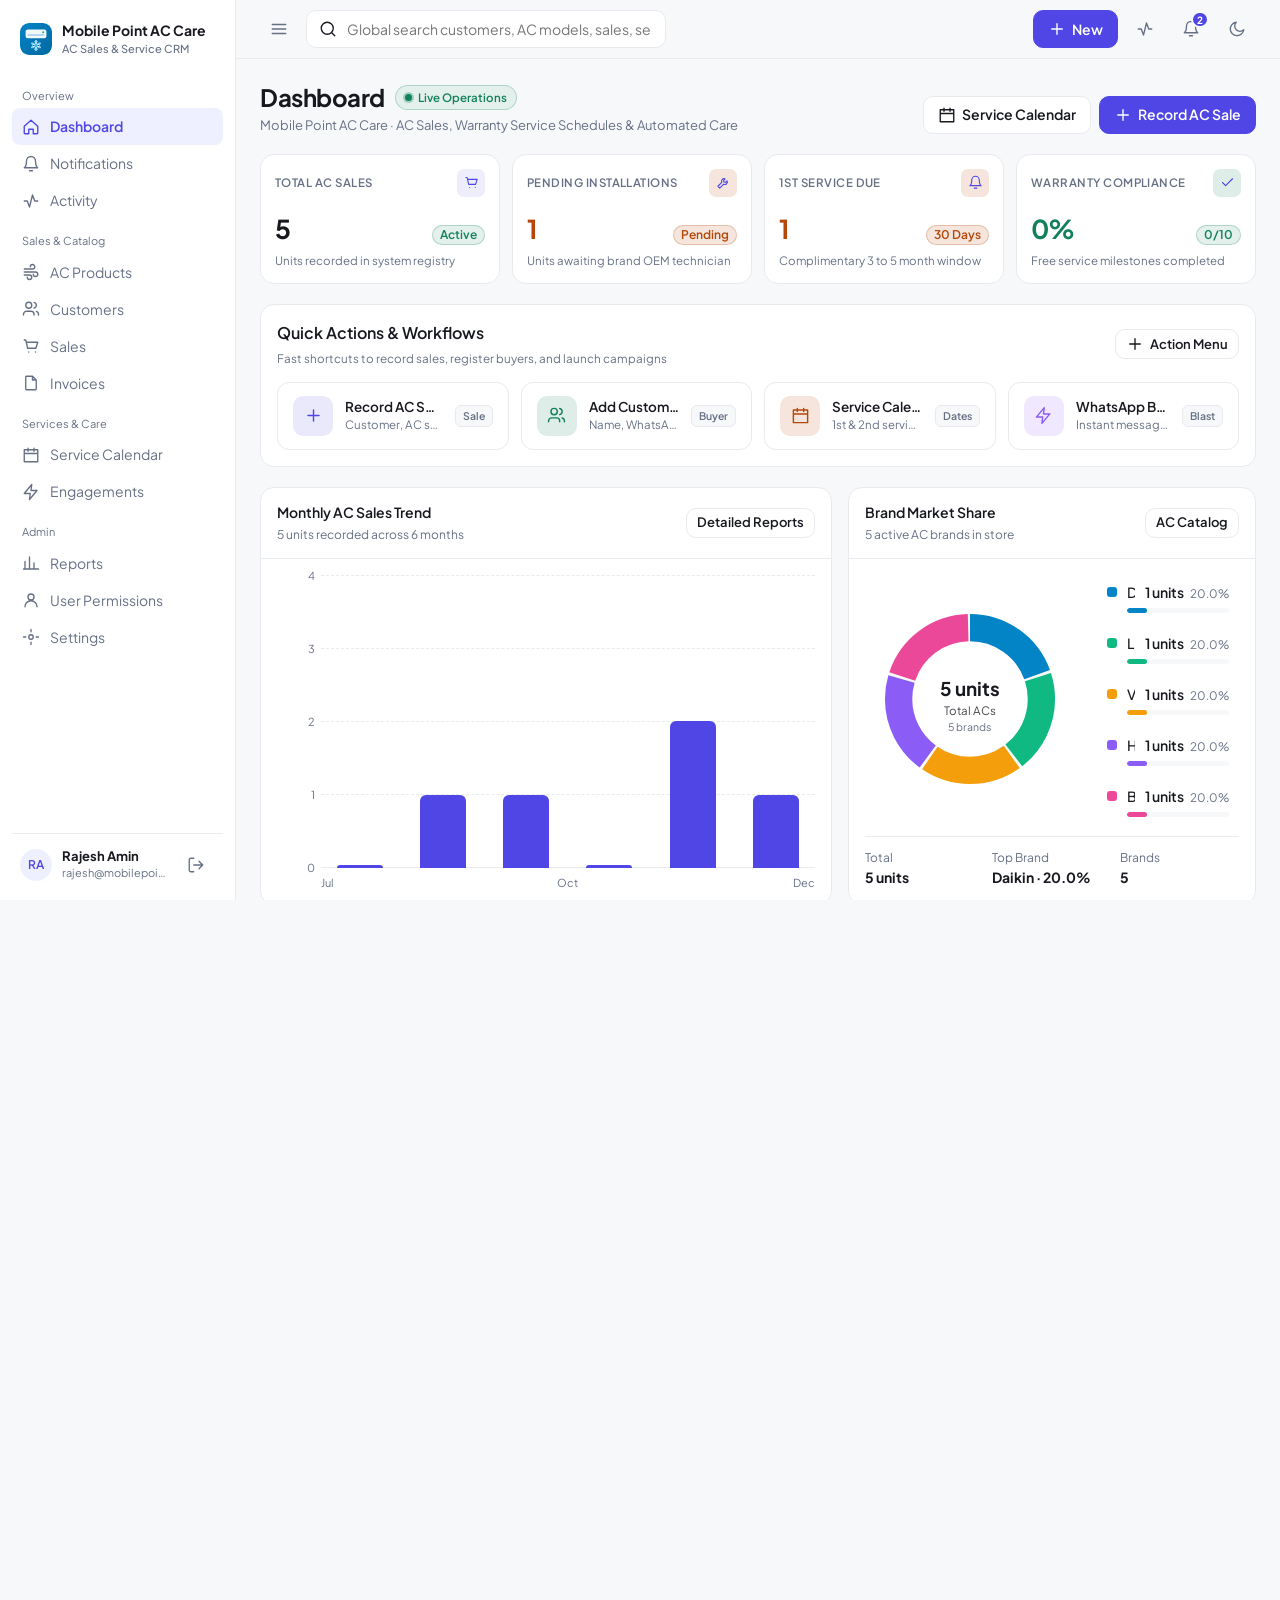
==== commit 823cc659: "Refine dashboard layout: responsive header with live status pill, executive KPIs with micro-badges, " ====
--- a/Mobile Point AC Care v6.html
+++ b/Mobile Point AC Care v6.html
@@ -10,7 +10,7 @@
     <link rel="preconnect" href="https://fonts.gstatic.com" crossorigin>
     <link href="https://fonts.googleapis.com/css2?family=Plus+Jakarta+Sans:wght@400;500;600;700&display=swap"
         rel="stylesheet">
-    <link rel="stylesheet" href="css/style.css?v=6.4">
+    <link rel="stylesheet" href="css/style.css?v=6.5">
 </head>
 
 <body>
@@ -49,7 +49,7 @@
     <nav class="bn" id="bn" aria-label="Quick navigation"></nav>
     <div class="ts" id="ts" role="status" aria-live="polite"></div>
     <div id="mdl"></div>
-    <script src="js/app.js?v=6.4"></script>
+    <script src="js/app.js?v=6.5"></script>
 </body>
 
 </html>
--- a/css/style.css
+++ b/css/style.css
@@ -5466,18 +5466,211 @@
             }
         }
 
-        .db-grid {
-            display: grid;
-            grid-template-columns: 1.25fr 1fr;
+        .db-header {
+            display: flex;
+            justify-content: space-between;
+            align-items: flex-end;
             gap: 16px;
             margin-bottom: 20px;
-            align-items: stretch;
-        }
-
-        @media (max-width: 1000px) {
-            .db-grid {
+            flex-wrap: wrap;
+        }
+
+        .db-header-info {
+            display: flex;
+            flex-direction: column;
+            gap: 4px;
+            min-width: 0;
+        }
+
+        .db-header-title {
+            display: flex;
+            align-items: center;
+            gap: 10px;
+            flex-wrap: wrap;
+        }
+
+        .db-header-title h1 {
+            margin: 0;
+            font-size: 24px;
+            font-weight: 700;
+            line-height: 1.2;
+        }
+
+        .db-status-pill {
+            display: inline-flex;
+            align-items: center;
+            gap: 6px;
+            padding: 3px 9px;
+            border-radius: 99px;
+            background: color-mix(in srgb, var(--ok) 12%, var(--sf));
+            color: var(--ok);
+            font-size: 11.5px;
+            font-weight: 600;
+            border: 1px solid color-mix(in srgb, var(--ok) 25%, transparent);
+        }
+
+        .db-status-pill i {
+            width: 7px;
+            height: 7px;
+            border-radius: 50%;
+            background: var(--ok);
+            box-shadow: 0 0 0 2px color-mix(in srgb, var(--ok) 30%, transparent);
+        }
+
+        .db-header-sub {
+            color: var(--mu);
+            font-size: 13px;
+            line-height: 1.4;
+            margin: 0;
+        }
+
+        .db-header-acts {
+            display: flex;
+            gap: 8px;
+            align-items: center;
+            flex-wrap: wrap;
+        }
+
+        @media (max-width: 600px) {
+            .db-header {
+                flex-direction: column;
+                align-items: stretch;
+                gap: 12px;
+            }
+            .db-header-acts {
+                display: grid;
+                grid-template-columns: 1fr 1fr;
+                width: 100%;
+            }
+            .db-header-acts .btn {
+                width: 100%;
+                justify-content: center;
+                padding: 0 10px;
+                font-size: 12.5px;
+            }
+        }
+
+        @media (max-width: 380px) {
+            .db-header-acts {
                 grid-template-columns: 1fr;
             }
+        }
+
+        .k.clickable {
+            cursor: pointer;
+            text-decoration: none;
+            color: inherit;
+            display: flex;
+            flex-direction: column;
+            justify-content: space-between;
+            min-height: 118px;
+            position: relative;
+            overflow: hidden;
+        }
+
+        .k.clickable:hover {
+            border-color: var(--ac);
+            transform: translateY(-2px);
+            box-shadow: 0 6px 18px rgba(0, 0, 0, .06);
+        }
+
+        .k-top {
+            display: flex;
+            align-items: center;
+            justify-content: space-between;
+            gap: 8px;
+            margin-bottom: 6px;
+        }
+
+        .k-top span {
+            font-size: 11.5px;
+            color: var(--mu);
+            font-weight: 600;
+            text-transform: uppercase;
+            letter-spacing: .04em;
+            overflow: hidden;
+            text-overflow: ellipsis;
+            white-space: nowrap;
+        }
+
+        .k-ico {
+            width: 28px;
+            height: 28px;
+            border-radius: 7px;
+            display: grid;
+            place-items: center;
+            flex-shrink: 0;
+            background: color-mix(in srgb, var(--ac) 10%, var(--sf));
+            color: var(--ac);
+        }
+
+        .k-ico.amber {
+            background: color-mix(in srgb, var(--wa) 14%, var(--sf));
+            color: var(--wa);
+        }
+
+        .k-ico.green {
+            background: color-mix(in srgb, var(--ok) 14%, var(--sf));
+            color: var(--ok);
+        }
+
+        .k-ico svg {
+            width: 15px;
+            height: 15px;
+        }
+
+        .k-mid {
+            display: flex;
+            align-items: baseline;
+            justify-content: space-between;
+            gap: 8px;
+            margin: 4px 0;
+        }
+
+        .k-mid b {
+            font-size: 26px;
+            font-weight: 700;
+            letter-spacing: -.02em;
+            line-height: 1.1;
+            color: var(--tx);
+        }
+
+        .k-badge {
+            font-size: 11px;
+            font-weight: 600;
+            padding: 2px 7px;
+            border-radius: 99px;
+            display: inline-flex;
+            align-items: center;
+            gap: 3px;
+            flex-shrink: 0;
+            line-height: 1.2;
+        }
+
+        .k-badge.ok {
+            background: color-mix(in srgb, var(--ok) 12%, var(--sf));
+            color: var(--ok);
+            border: 1px solid color-mix(in srgb, var(--ok) 25%, transparent);
+        }
+
+        .k-badge.wa {
+            background: color-mix(in srgb, var(--wa) 14%, var(--sf));
+            color: var(--wa);
+            border: 1px solid color-mix(in srgb, var(--wa) 25%, transparent);
+        }
+
+        .k-badge.ac {
+            background: color-mix(in srgb, var(--ac) 12%, var(--sf));
+            color: var(--ac);
+            border: 1px solid color-mix(in srgb, var(--ac) 25%, transparent);
+        }
+
+        .k small {
+            font-size: 11.5px;
+            color: var(--mu);
+            line-height: 1.35;
+            margin-top: 4px;
+            display: block;
         }
 
         .qa-card-grid {
@@ -5487,7 +5680,7 @@
             margin-top: 14px;
         }
 
-        @media (max-width: 900px) {
+        @media (max-width: 960px) {
             .qa-card-grid {
                 grid-template-columns: repeat(2, minmax(0, 1fr));
             }
@@ -5496,6 +5689,7 @@
         @media (max-width: 480px) {
             .qa-card-grid {
                 grid-template-columns: 1fr;
+                gap: 8px;
             }
         }
 
@@ -5503,8 +5697,8 @@
             display: flex;
             align-items: center;
             gap: 12px;
-            padding: 12px 14px;
-            background: var(--bg);
+            padding: 13px 15px;
+            background: var(--sf);
             border: 1px solid var(--bd);
             border-radius: 12px;
             cursor: pointer;
@@ -5512,10 +5706,10 @@
             transition: all .15s ease;
             text-decoration: none;
             color: inherit;
+            position: relative;
         }
 
         .qa-item:hover {
-            background: color-mix(in srgb, var(--ac) 7%, var(--sf));
             border-color: color-mix(in srgb, var(--ac) 45%, var(--bd));
             transform: translateY(-2px);
             box-shadow: 0 4px 14px rgba(0, 0, 0, .06);
@@ -5523,6 +5717,22 @@
 
         .qa-item:active {
             transform: scale(.98);
+        }
+
+        .qa-item.blue:hover {
+            background: color-mix(in srgb, var(--ac) 5%, var(--sf));
+        }
+
+        .qa-item.green:hover {
+            background: color-mix(in srgb, var(--ok) 5%, var(--sf));
+        }
+
+        .qa-item.amber:hover {
+            background: color-mix(in srgb, var(--wa) 5%, var(--sf));
+        }
+
+        .qa-item.purple:hover {
+            background: color-mix(in srgb, #8b5cf6 5%, var(--sf));
         }
 
         .qa-ico {
@@ -5533,6 +5743,9 @@
             align-items: center;
             justify-content: center;
             flex-shrink: 0;
+        }
+
+        .qa-ico.blue {
             background: color-mix(in srgb, var(--ac) 12%, var(--sf));
             color: var(--ac);
         }
@@ -5553,8 +5766,8 @@
         }
 
         .qa-ico svg {
-            width: 20px;
-            height: 20px;
+            width: 19px;
+            height: 19px;
         }
 
         .qa-meta {
@@ -5584,66 +5797,111 @@
             text-overflow: ellipsis;
         }
 
-        .qa-arr {
+        .qa-badge {
+            font-size: 10.5px;
+            font-weight: 600;
+            padding: 2px 7px;
+            border-radius: 6px;
+            background: var(--bg);
+            border: 1px solid var(--bd);
             color: var(--mu);
-            opacity: .4;
             flex-shrink: 0;
-            transition: transform .15s, opacity .15s, color .15s;
-        }
-
-        .qa-item:hover .qa-arr {
-            opacity: 1;
-            transform: translateX(3px);
+        }
+
+        .qa-item:hover .qa-badge {
             color: var(--ac);
-        }
-
-        .k.clickable {
+            border-color: color-mix(in srgb, var(--ac) 30%, var(--bd));
+        }
+
+        .db-grid {
+            display: grid;
+            grid-template-columns: 1.25fr 1fr;
+            gap: 16px;
+            margin-bottom: 20px;
+            align-items: stretch;
+        }
+
+        @media (max-width: 1000px) {
+            .db-grid {
+                grid-template-columns: 1fr;
+            }
+        }
+
+        .db-li {
+            display: flex;
+            justify-content: space-between;
+            align-items: center;
+            gap: 12px;
+            padding: 12px 16px;
             cursor: pointer;
-            text-decoration: none;
-            color: inherit;
-        }
-
-        .k.clickable:hover {
-            border-color: var(--ac);
-            transform: translateY(-2px);
-            box-shadow: 0 4px 12px rgba(0, 0, 0, .05);
-        }
-
-        .k-top {
-            display: flex;
-            align-items: center;
-            justify-content: space-between;
-            gap: 8px;
-            margin-bottom: 6px;
-        }
-
-        .k-top span {
+            border-bottom: 1px solid var(--bd);
+            transition: background .12s;
+        }
+
+        .db-li:hover {
+            background: color-mix(in srgb, var(--tx) 2.5%, var(--sf));
+        }
+
+        .db-li:last-child {
+            border-bottom: 0;
+        }
+
+        .db-li-main {
+            min-width: 0;
+            flex: 1;
+        }
+
+        .db-li-main b {
+            display: block;
+            font-size: 13.5px;
+            font-weight: 600;
+            color: var(--tx);
+            line-height: 1.3;
+            overflow: hidden;
+            text-overflow: ellipsis;
+            white-space: nowrap;
+        }
+
+        .db-li-main small {
+            display: block;
+            margin-top: 2px;
             font-size: 12px;
             color: var(--mu);
-            font-weight: 500;
-        }
-
-        .k-ico {
-            width: 28px;
-            height: 28px;
-            border-radius: 7px;
-            display: grid;
-            place-items: center;
-            background: color-mix(in srgb, var(--ac) 10%, var(--sf));
-            color: var(--ac);
-        }
-
-        .k-ico.amber {
-            background: color-mix(in srgb, var(--wa) 12%, var(--sf));
-            color: var(--wa);
-        }
-
-        .k-ico.green {
-            background: color-mix(in srgb, var(--ok) 12%, var(--sf));
-            color: var(--ok);
-        }
-
-        .k-ico svg {
-            width: 15px;
-            height: 15px;
-        }
+            line-height: 1.3;
+            overflow: hidden;
+            text-overflow: ellipsis;
+            white-space: nowrap;
+        }
+
+        .db-li-side {
+            display: flex;
+            flex-direction: column;
+            align-items: flex-end;
+            gap: 6px;
+            flex-shrink: 0;
+        }
+
+        @media (max-width: 520px) {
+            .db-li {
+                flex-direction: column;
+                align-items: stretch;
+                gap: 8px;
+                padding: 12px 14px;
+            }
+            .db-li-side {
+                flex-direction: row;
+                align-items: center;
+                justify-content: space-between;
+                width: 100%;
+                padding-top: 8px;
+                border-top: 1px dashed color-mix(in srgb, var(--bd) 70%, transparent);
+            }
+            .dn3 {
+                grid-template-columns: 1fr;
+            }
+            .dn3c {
+                max-width: 210px;
+                margin: 0 auto;
+                width: 100%;
+            }
+        }
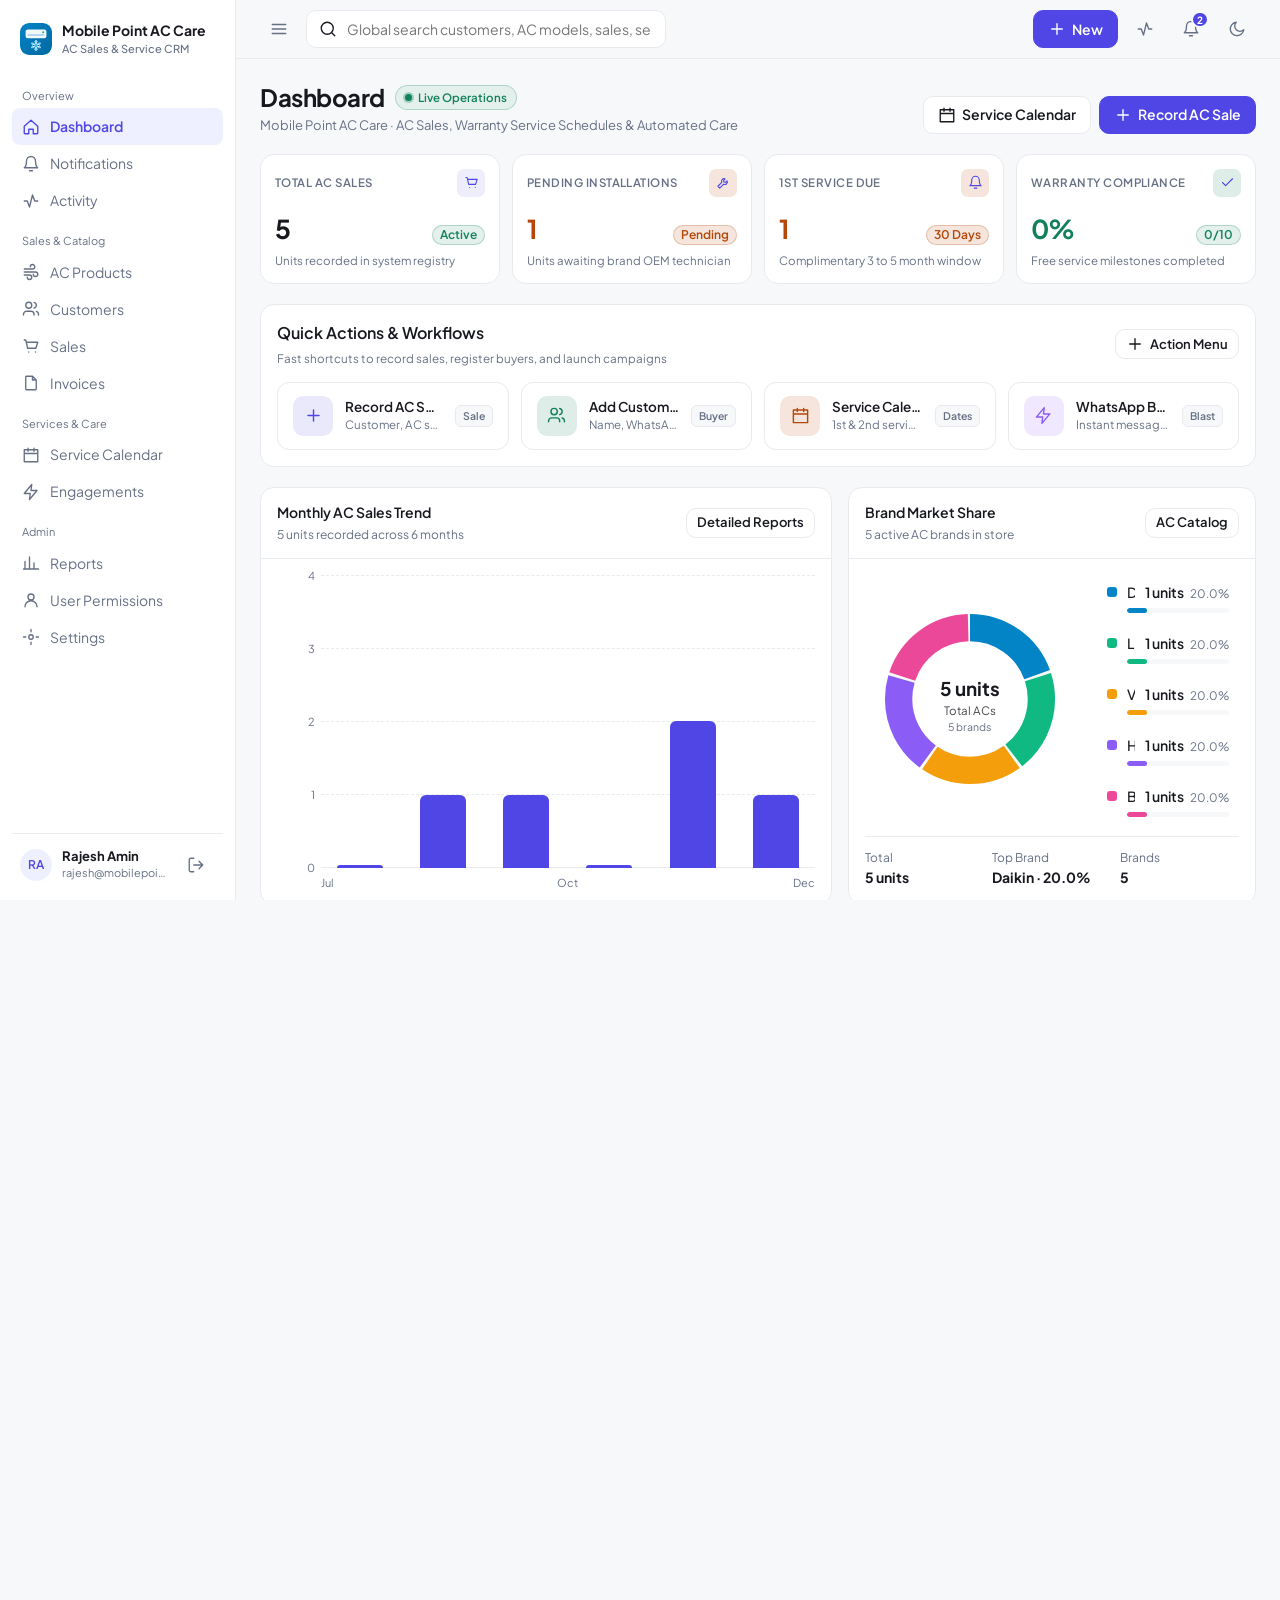
==== commit bb7afd81: "Elevate desktop layout for Upcoming AC Services card with rich customer, equipment, milestone countd" ====
--- a/Mobile Point AC Care v6.html
+++ b/Mobile Point AC Care v6.html
@@ -10,7 +10,7 @@
     <link rel="preconnect" href="https://fonts.gstatic.com" crossorigin>
     <link href="https://fonts.googleapis.com/css2?family=Plus+Jakarta+Sans:wght@400;500;600;700&display=swap"
         rel="stylesheet">
-    <link rel="stylesheet" href="css/style.css?v=6.5">
+    <link rel="stylesheet" href="css/style.css?v=6.6">
 </head>
 
 <body>
@@ -49,7 +49,7 @@
     <nav class="bn" id="bn" aria-label="Quick navigation"></nav>
     <div class="ts" id="ts" role="status" aria-live="polite"></div>
     <div id="mdl"></div>
-    <script src="js/app.js?v=6.5"></script>
+    <script src="js/app.js?v=6.6"></script>
 </body>
 
 </html>
--- a/css/style.css
+++ b/css/style.css
@@ -5815,44 +5815,82 @@
 
         .db-grid {
             display: grid;
-            grid-template-columns: 1.25fr 1fr;
+            grid-template-columns: 1.35fr 1fr;
             gap: 16px;
             margin-bottom: 20px;
-            align-items: stretch;
-        }
-
-        @media (max-width: 1000px) {
+            align-items: start;
+        }
+
+        @media (max-width: 1050px) {
             .db-grid {
                 grid-template-columns: 1fr;
             }
         }
 
-        .db-li {
-            display: flex;
+        .srv-list,
+        .sale-list {
+            padding: 12px;
+            display: flex;
+            flex-direction: column;
+            gap: 10px;
+        }
+
+        .srv-card {
+            background: var(--bg);
+            border: 1px solid var(--bd);
+            border-radius: 12px;
+            padding: 12px 14px;
+            display: flex;
+            flex-direction: column;
+            gap: 9px;
+            transition: all .15s ease;
+            cursor: pointer;
+        }
+
+        .srv-card:hover {
+            background: color-mix(in srgb, var(--ac) 4%, var(--sf));
+            border-color: color-mix(in srgb, var(--ac) 40%, var(--bd));
+            transform: translateY(-1px);
+            box-shadow: 0 4px 14px rgba(0, 0, 0, .05);
+        }
+
+        .srv-card-top {
+            display: flex;
+            align-items: center;
             justify-content: space-between;
-            align-items: center;
-            gap: 12px;
-            padding: 12px 16px;
-            cursor: pointer;
-            border-bottom: 1px solid var(--bd);
-            transition: background .12s;
-        }
-
-        .db-li:hover {
-            background: color-mix(in srgb, var(--tx) 2.5%, var(--sf));
-        }
-
-        .db-li:last-child {
-            border-bottom: 0;
-        }
-
-        .db-li-main {
+            gap: 10px;
+            flex-wrap: wrap;
+        }
+
+        .srv-cust {
+            display: flex;
+            align-items: center;
+            gap: 10px;
             min-width: 0;
             flex: 1;
         }
 
-        .db-li-main b {
-            display: block;
+        .srv-cust .av {
+            width: 32px;
+            height: 32px;
+            border-radius: 50%;
+            background: color-mix(in srgb, var(--ac) 14%, var(--sf));
+            color: var(--ac);
+            font-size: 11.5px;
+            font-weight: 700;
+            display: grid;
+            place-items: center;
+            flex-shrink: 0;
+        }
+
+        .srv-cust-info {
+            display: flex;
+            flex-direction: column;
+            min-width: 0;
+            gap: 1px;
+        }
+
+        .srv-cust-name {
             font-size: 13.5px;
             font-weight: 600;
             color: var(--tx);
@@ -5862,39 +5900,240 @@
             white-space: nowrap;
         }
 
-        .db-li-main small {
-            display: block;
-            margin-top: 2px;
+        .srv-cust-sub {
+            font-size: 11.5px;
+            color: var(--mu);
+            line-height: 1.25;
+            overflow: hidden;
+            text-overflow: ellipsis;
+            white-space: nowrap;
+        }
+
+        .srv-badge-wrap {
+            display: flex;
+            align-items: center;
+            gap: 6px;
+            flex-shrink: 0;
+        }
+
+        .srv-countdown {
+            font-size: 11px;
+            font-weight: 600;
+            padding: 2px 7px;
+            border-radius: 99px;
+            line-height: 1.2;
+        }
+
+        .srv-countdown.er {
+            background: color-mix(in srgb, var(--er) 12%, var(--sf));
+            color: var(--er);
+            border: 1px solid color-mix(in srgb, var(--er) 25%, transparent);
+        }
+
+        .srv-countdown.wa {
+            background: color-mix(in srgb, var(--wa) 14%, var(--sf));
+            color: var(--wa);
+            border: 1px solid color-mix(in srgb, var(--wa) 25%, transparent);
+        }
+
+        .srv-countdown.ok {
+            background: color-mix(in srgb, var(--ok) 12%, var(--sf));
+            color: var(--ok);
+            border: 1px solid color-mix(in srgb, var(--ok) 25%, transparent);
+        }
+
+        .srv-card-body {
+            display: flex;
+            align-items: center;
+            justify-content: space-between;
+            gap: 10px;
+            padding: 7px 10px;
+            background: var(--sf);
+            border-radius: 8px;
+            border: 1px solid color-mix(in srgb, var(--bd) 70%, transparent);
+            flex-wrap: wrap;
+        }
+
+        .srv-ac-info {
+            display: flex;
+            align-items: center;
+            gap: 8px;
+            min-width: 0;
+            flex-wrap: wrap;
+        }
+
+        .srv-brand-pill {
+            font-size: 10.5px;
+            font-weight: 700;
+            text-transform: uppercase;
+            letter-spacing: .04em;
+            padding: 2px 6px;
+            border-radius: 4px;
+            background: color-mix(in srgb, var(--ac) 10%, var(--sf));
+            color: var(--ac);
+        }
+
+        .srv-model {
+            font-size: 13px;
+            font-weight: 600;
+            color: var(--tx);
+        }
+
+        .srv-sn {
+            font-size: 11.5px;
+            color: var(--mu);
+            font-family: monospace;
+        }
+
+        .srv-sched-info {
+            display: flex;
+            align-items: center;
+            gap: 8px;
+            flex-shrink: 0;
+            flex-wrap: wrap;
+        }
+
+        .srv-type-pill {
+            display: inline-flex;
+            align-items: center;
+            gap: 4px;
+            font-size: 11.5px;
+            font-weight: 600;
+            padding: 2px 7px;
+            border-radius: 5px;
+            background: color-mix(in srgb, var(--ac) 10%, var(--sf));
+            color: var(--ac);
+        }
+
+        .srv-type-pill.srv2 {
+            background: color-mix(in srgb, #8b5cf6 10%, var(--sf));
+            color: #8b5cf6;
+        }
+
+        .srv-date {
+            display: inline-flex;
+            align-items: center;
+            gap: 4px;
             font-size: 12px;
             color: var(--mu);
+        }
+
+        .srv-date b {
+            color: var(--tx);
+            font-weight: 600;
+        }
+
+        .srv-card-foot {
+            display: flex;
+            align-items: center;
+            justify-content: space-between;
+            gap: 10px;
+            padding-top: 2px;
+            flex-wrap: wrap;
+        }
+
+        .srv-technician {
+            display: inline-flex;
+            align-items: center;
+            gap: 5px;
+            font-size: 11.5px;
+            color: var(--mu);
+            font-weight: 500;
+        }
+
+        .wa-btn {
+            background: #25d366 !important;
+            color: #fff !important;
+            border-color: #25d366 !important;
+            font-weight: 600 !important;
+            font-size: 11.5px !important;
+            padding: 4px 10px !important;
+            height: 28px !important;
+            transition: filter .12s, transform .12s !important;
+        }
+
+        .wa-btn:hover {
+            filter: brightness(1.08);
+            transform: translateY(-1px);
+        }
+
+        .wa-btn:active {
+            transform: scale(.97);
+        }
+
+        .sale-card {
+            background: var(--bg);
+            border: 1px solid var(--bd);
+            border-radius: 12px;
+            padding: 11px 13px;
+            display: flex;
+            flex-direction: column;
+            gap: 7px;
+            transition: all .15s ease;
+            cursor: pointer;
+        }
+
+        .sale-card:hover {
+            background: color-mix(in srgb, var(--ac) 4%, var(--sf));
+            border-color: color-mix(in srgb, var(--ac) 40%, var(--bd));
+            transform: translateY(-1px);
+            box-shadow: 0 4px 14px rgba(0, 0, 0, .05);
+        }
+
+        .sale-card-top {
+            display: flex;
+            align-items: center;
+            justify-content: space-between;
+            gap: 8px;
+        }
+
+        .sale-cust {
+            display: flex;
+            align-items: center;
+            gap: 8px;
+            min-width: 0;
+            flex: 1;
+        }
+
+        .sale-cust-name {
+            font-size: 13px;
+            font-weight: 600;
+            color: var(--tx);
             line-height: 1.3;
             overflow: hidden;
             text-overflow: ellipsis;
             white-space: nowrap;
         }
 
-        .db-li-side {
-            display: flex;
-            flex-direction: column;
-            align-items: flex-end;
-            gap: 6px;
-            flex-shrink: 0;
+        .sale-cust-sub {
+            font-size: 11.5px;
+            color: var(--mu);
+            line-height: 1.25;
+            overflow: hidden;
+            text-overflow: ellipsis;
+            white-space: nowrap;
+        }
+
+        .sale-card-body {
+            display: flex;
+            align-items: center;
+            justify-content: space-between;
+            gap: 8px;
+            flex-wrap: wrap;
+            font-size: 12px;
         }
 
         @media (max-width: 520px) {
-            .db-li {
+            .srv-card-top,
+            .srv-card-body,
+            .srv-card-foot {
                 flex-direction: column;
                 align-items: stretch;
-                gap: 8px;
-                padding: 12px 14px;
-            }
-            .db-li-side {
-                flex-direction: row;
-                align-items: center;
-                justify-content: space-between;
+                gap: 6px;
+            }
+            .srv-card-foot button {
                 width: 100%;
-                padding-top: 8px;
-                border-top: 1px dashed color-mix(in srgb, var(--bd) 70%, transparent);
+                justify-content: center;
             }
             .dn3 {
                 grid-template-columns: 1fr;
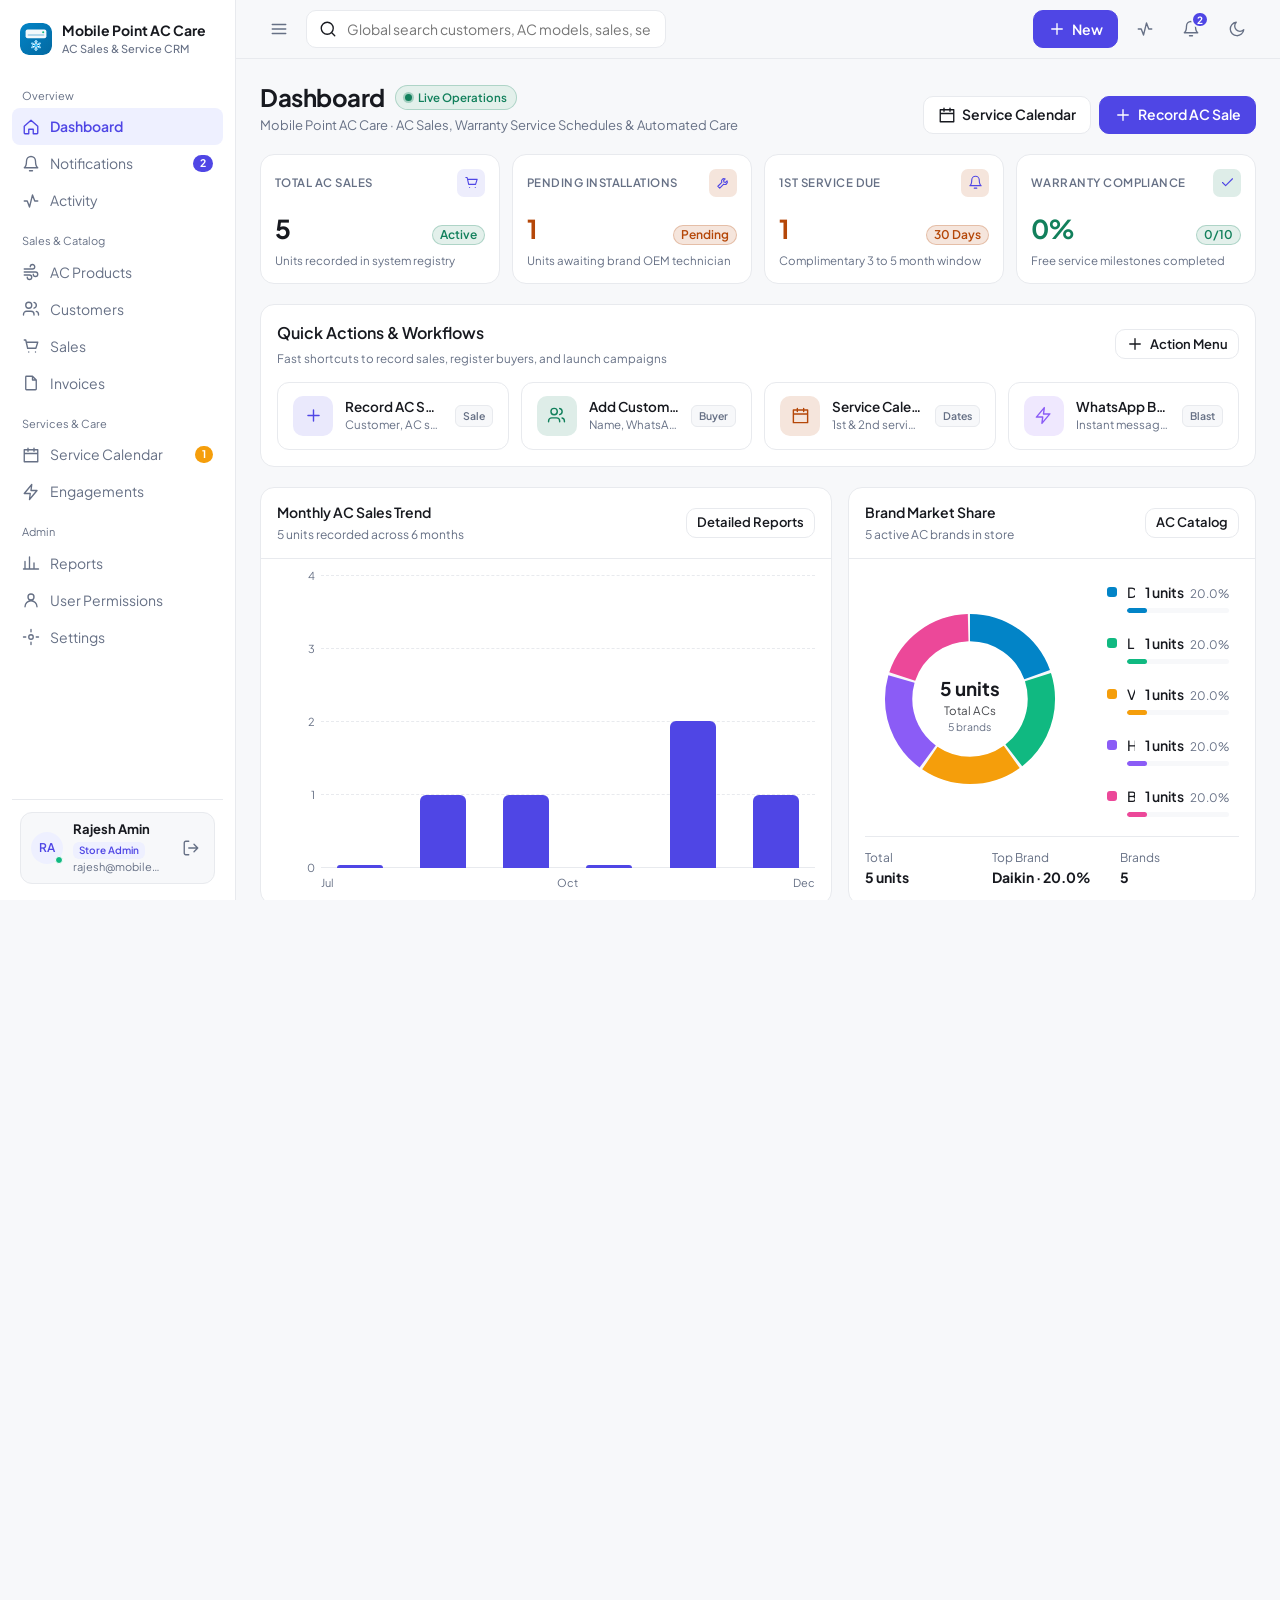
==== commit 25a40d72: "Elevate notification dropdown, notifications page, activity feed, and sidebar for mobile and desktop" ====
--- a/Mobile Point AC Care v6.html
+++ b/Mobile Point AC Care v6.html
@@ -10,7 +10,7 @@
     <link rel="preconnect" href="https://fonts.gstatic.com" crossorigin>
     <link href="https://fonts.googleapis.com/css2?family=Plus+Jakarta+Sans:wght@400;500;600;700&display=swap"
         rel="stylesheet">
-    <link rel="stylesheet" href="css/style.css?v=6.6">
+    <link rel="stylesheet" href="css/style.css?v=6.7">
 </head>
 
 <body>
@@ -20,6 +20,7 @@
             <div class="logo">
                 <img src="assets/icon.svg" alt="Mobile Point" width="32" height="32">
                 <div class="lb">Mobile Point AC Care<small>AC Sales & Service CRM</small></div>
+                <button class="ib sd-close" data-act="drawer" aria-label="Close navigation" title="Close navigation">×</button>
             </div>
             <nav class="nv" id="nv"></nav>
             <div class="us" id="user-badge">
@@ -49,7 +50,7 @@
     <nav class="bn" id="bn" aria-label="Quick navigation"></nav>
     <div class="ts" id="ts" role="status" aria-live="polite"></div>
     <div id="mdl"></div>
-    <script src="js/app.js?v=6.6"></script>
+    <script src="js/app.js?v=6.7"></script>
 </body>
 
 </html>
--- a/css/style.css
+++ b/css/style.css
@@ -6144,3 +6144,354 @@
                 width: 100%;
             }
         }
+
+        .sd-close {
+            display: none;
+            width: 32px;
+            height: 32px;
+            border-radius: 8px;
+            font-size: 20px;
+            color: var(--mu);
+            align-items: center;
+            justify-content: center;
+            margin-left: auto;
+            background: transparent;
+            border: 0;
+            cursor: pointer;
+            transition: background .15s, color .15s;
+        }
+        .sd-close:hover {
+            background: var(--bg);
+            color: var(--tx);
+        }
+        @media(max-width:820px) {
+            .sd-close {
+                display: flex;
+            }
+            .dr .sd {
+                width: 280px !important;
+                box-shadow: 0 0 50px rgba(0, 0, 0, .35);
+            }
+            .dr .bd {
+                backdrop-filter: blur(3px);
+                background: rgba(0, 0, 0, .45);
+            }
+            .ni {
+                min-height: 42px;
+                padding: 10px 12px;
+                font-size: 14px;
+            }
+        }
+        .nav-bdg {
+            margin-left: auto;
+            padding: 1px 7px;
+            border-radius: 10px;
+            font-size: 10.5px;
+            font-weight: 700;
+            line-height: 1.4;
+            background: var(--ac);
+            color: #fff;
+            flex: none;
+        }
+        .nav-bdg.wa {
+            background: #f59e0b;
+        }
+        .col .nav-bdg {
+            position: absolute;
+            top: 6px;
+            right: 6px;
+            min-width: 8px;
+            height: 8px;
+            padding: 0;
+            border-radius: 50%;
+            font-size: 0;
+        }
+        .us-card {
+            display: flex;
+            align-items: center;
+            gap: 10px;
+            width: 100%;
+            background: var(--bg);
+            border: 1px solid var(--bd);
+            padding: 8px 10px;
+            border-radius: 12px;
+            transition: border-color .15s;
+        }
+        .us-card:hover {
+            border-color: color-mix(in srgb, var(--ac) 40%, var(--bd));
+        }
+        .us-av-wrap {
+            position: relative;
+            flex: none;
+        }
+        .us-dot {
+            position: absolute;
+            bottom: 0;
+            right: 0;
+            width: 8px;
+            height: 8px;
+            border-radius: 50%;
+            background: #10b981;
+            border: 1.5px solid var(--sf);
+        }
+        .us-role-pill {
+            display: inline-block;
+            font-size: 10px;
+            font-weight: 600;
+            color: var(--ac);
+            background: var(--acs);
+            padding: 1px 6px;
+            border-radius: 6px;
+            margin-top: 1px;
+        }
+        .us-logout-btn {
+            margin-left: auto;
+            color: var(--mu);
+            width: 28px;
+            height: 28px;
+            display: grid;
+            place-items: center;
+            border-radius: 6px;
+            transition: color .15s, background .15s;
+        }
+        .us-logout-btn:hover {
+            color: #ef4444;
+            background: rgba(239, 68, 68, .1);
+        }
+        .np-seg {
+            display: flex;
+            gap: 4px;
+            padding: 6px 14px 10px;
+            border-bottom: 1px solid var(--bd);
+            background: var(--sf);
+            flex-shrink: 0;
+        }
+        .np-seg-btn {
+            flex: 1;
+            padding: 6px 6px;
+            border-radius: 8px;
+            font-size: 12px;
+            font-weight: 600;
+            color: var(--mu);
+            background: transparent;
+            border: 0;
+            cursor: pointer;
+            text-align: center;
+            transition: background .15s, color .15s;
+            white-space: nowrap;
+        }
+        .np-seg-btn:hover {
+            color: var(--tx);
+        }
+        .np-seg-btn.on {
+            background: var(--bg);
+            color: var(--tx);
+            box-shadow: 0 1px 2px rgba(0, 0, 0, .08);
+        }
+        .notif-card {
+            display: flex;
+            align-items: center;
+            gap: 16px;
+            padding: 14px 18px;
+            background: var(--sf);
+            border: 1px solid var(--bd);
+            border-radius: 12px;
+            margin-bottom: 10px;
+            transition: border-color .15s, box-shadow .15s;
+            position: relative;
+        }
+        .notif-card:hover {
+            border-color: color-mix(in srgb, var(--ac) 40%, var(--bd));
+            box-shadow: 0 4px 14px -4px rgba(0, 0, 0, .08);
+        }
+        .notif-card.unread {
+            border-left: 4px solid var(--ac);
+            background: color-mix(in srgb, var(--acs) 24%, var(--sf));
+        }
+        .notif-card.unread::after {
+            content: "";
+            position: absolute;
+            top: 14px;
+            right: 14px;
+            width: 8px;
+            height: 8px;
+            border-radius: 50%;
+            background: var(--ac);
+        }
+        .notif-info {
+            flex: 1;
+            min-width: 0;
+        }
+        .notif-acts {
+            display: flex;
+            align-items: center;
+            gap: 8px;
+            flex: none;
+        }
+        @media(max-width:820px) {
+            .notif-card {
+                flex-direction: column;
+                align-items: stretch;
+                gap: 12px;
+                padding: 12px 14px;
+            }
+            .notif-acts {
+                width: 100%;
+                justify-content: flex-end;
+                border-top: 1px solid var(--bd);
+                padding-top: 10px;
+            }
+            .notif-acts .btn,
+            .notif-acts .wa-btn {
+                flex: 1;
+                text-align: center;
+                justify-content: center;
+            }
+        }
+        .act-timeline {
+            position: relative;
+            padding-left: 36px;
+        }
+        .act-timeline::before {
+            content: "";
+            position: absolute;
+            left: 17px;
+            top: 10px;
+            bottom: 10px;
+            width: 2px;
+            background: var(--bd);
+        }
+        .act-item {
+            position: relative;
+            margin-bottom: 16px;
+        }
+        .act-node {
+            position: absolute;
+            left: -36px;
+            top: 4px;
+            width: 34px;
+            height: 34px;
+            border-radius: 50%;
+            background: var(--sf);
+            border: 2px solid var(--bd);
+            display: grid;
+            place-items: center;
+            color: var(--mu);
+            z-index: 2;
+        }
+        .act-node.sales {
+            background: var(--acs);
+            border-color: var(--ac);
+            color: var(--ac);
+        }
+        .act-node.messages {
+            background: #ecfdf5;
+            border-color: #10b981;
+            color: #10b981;
+        }
+        .act-node.calendar {
+            background: #fffbeb;
+            border-color: #f59e0b;
+            color: #f59e0b;
+        }
+        .act-node.customer {
+            background: #f5f3ff;
+            border-color: #8b5cf6;
+            color: #8b5cf6;
+        }
+        .act-content {
+            background: var(--sf);
+            border: 1px solid var(--bd);
+            border-radius: 12px;
+            padding: 14px 18px;
+            display: flex;
+            justify-content: space-between;
+            align-items: center;
+            gap: 12px;
+            transition: border-color .15s, box-shadow .15s;
+        }
+        .act-content:hover {
+            border-color: color-mix(in srgb, var(--ac) 40%, var(--bd));
+            box-shadow: 0 4px 14px -4px rgba(0, 0, 0, .06);
+        }
+        @media(max-width:820px) {
+            .act-timeline {
+                padding-left: 28px;
+            }
+            .act-timeline::before {
+                left: 13px;
+            }
+            .act-node {
+                left: -28px;
+                width: 28px;
+                height: 28px;
+            }
+            .act-node .i {
+                width: 14px;
+                height: 14px;
+            }
+            .act-content {
+                flex-direction: column;
+                align-items: flex-start;
+                padding: 12px 14px;
+                gap: 8px;
+            }
+            .act-content .btn {
+                width: 100%;
+                justify-content: center;
+            }
+        }
+        .ad-timeline {
+            padding: 12px;
+            display: flex;
+            flex-direction: column;
+            gap: 10px;
+        }
+        .ad-item {
+            display: flex;
+            align-items: flex-start;
+            gap: 12px;
+            padding: 10px 12px;
+            background: var(--bg);
+            border: 1px solid var(--bd);
+            border-radius: 10px;
+            transition: border-color .15s;
+        }
+        .ad-item:hover {
+            border-color: color-mix(in srgb, var(--ac) 40%, var(--bd));
+        }
+        .ad-node {
+            width: 32px;
+            height: 32px;
+            border-radius: 8px;
+            display: grid;
+            place-items: center;
+            flex: none;
+            background: var(--sf);
+            border: 1px solid var(--bd);
+            color: var(--mu);
+        }
+        .ad-node.sales {
+            background: var(--acs);
+            border-color: var(--ac);
+            color: var(--ac);
+        }
+        .ad-node.messages {
+            background: #ecfdf5;
+            border-color: #10b981;
+            color: #10b981;
+        }
+        .ad-node.calendar {
+            background: #fffbeb;
+            border-color: #f59e0b;
+            color: #f59e0b;
+        }
+        .ad-node.customer {
+            background: #f5f3ff;
+            border-color: #8b5cf6;
+            color: #8b5cf6;
+        }
+        .ad-content {
+            flex: 1;
+            min-width: 0;
+        }
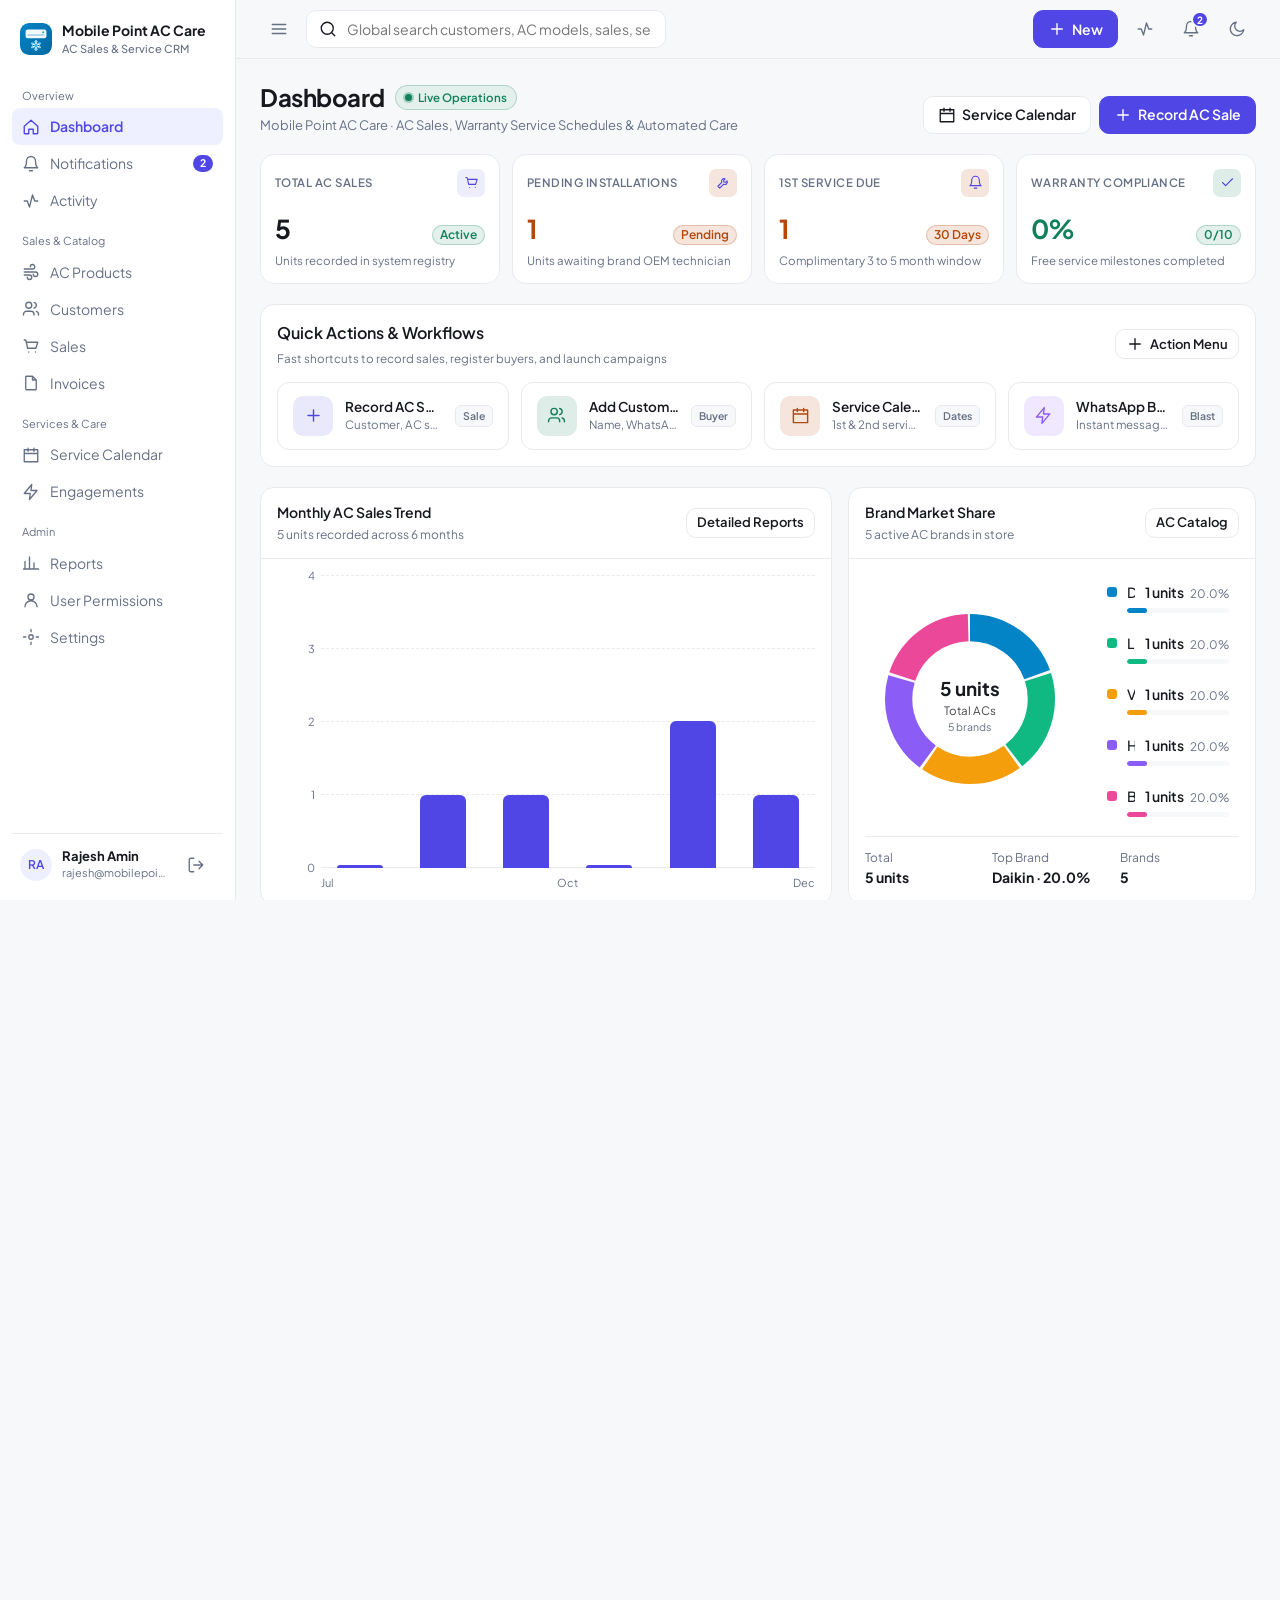
==== commit e3a9e013: "Refine notifications, activity, dropdown, and sidebar with clean, unified, unexaggerated styling" ====
--- a/Mobile Point AC Care v6.html
+++ b/Mobile Point AC Care v6.html
@@ -10,7 +10,7 @@
     <link rel="preconnect" href="https://fonts.gstatic.com" crossorigin>
     <link href="https://fonts.googleapis.com/css2?family=Plus+Jakarta+Sans:wght@400;500;600;700&display=swap"
         rel="stylesheet">
-    <link rel="stylesheet" href="css/style.css?v=6.7">
+    <link rel="stylesheet" href="css/style.css?v=6.8">
 </head>
 
 <body>
@@ -50,7 +50,7 @@
     <nav class="bn" id="bn" aria-label="Quick navigation"></nav>
     <div class="ts" id="ts" role="status" aria-live="polite"></div>
     <div id="mdl"></div>
-    <script src="js/app.js?v=6.7"></script>
+    <script src="js/app.js?v=6.8"></script>
 </body>
 
 </html>
--- a/css/style.css
+++ b/css/style.css
@@ -6169,17 +6169,12 @@
                 display: flex;
             }
             .dr .sd {
-                width: 280px !important;
-                box-shadow: 0 0 50px rgba(0, 0, 0, .35);
+                width: 270px !important;
+                box-shadow: 0 0 40px rgba(0, 0, 0, .3);
             }
             .dr .bd {
-                backdrop-filter: blur(3px);
-                background: rgba(0, 0, 0, .45);
-            }
-            .ni {
-                min-height: 42px;
-                padding: 10px 12px;
-                font-size: 14px;
+                backdrop-filter: blur(2px);
+                background: rgba(0, 0, 0, .4);
             }
         }
         .nav-bdg {
@@ -6206,70 +6201,22 @@
             border-radius: 50%;
             font-size: 0;
         }
-        .us-card {
-            display: flex;
-            align-items: center;
-            gap: 10px;
-            width: 100%;
-            background: var(--bg);
-            border: 1px solid var(--bd);
-            padding: 8px 10px;
-            border-radius: 12px;
-            transition: border-color .15s;
-        }
-        .us-card:hover {
-            border-color: color-mix(in srgb, var(--ac) 40%, var(--bd));
-        }
-        .us-av-wrap {
-            position: relative;
-            flex: none;
-        }
-        .us-dot {
-            position: absolute;
-            bottom: 0;
-            right: 0;
-            width: 8px;
-            height: 8px;
-            border-radius: 50%;
-            background: #10b981;
-            border: 1.5px solid var(--sf);
-        }
-        .us-role-pill {
-            display: inline-block;
-            font-size: 10px;
-            font-weight: 600;
-            color: var(--ac);
-            background: var(--acs);
-            padding: 1px 6px;
-            border-radius: 6px;
-            margin-top: 1px;
-        }
-        .us-logout-btn {
-            margin-left: auto;
-            color: var(--mu);
-            width: 28px;
-            height: 28px;
-            display: grid;
-            place-items: center;
-            border-radius: 6px;
-            transition: color .15s, background .15s;
-        }
-        .us-logout-btn:hover {
-            color: #ef4444;
-            background: rgba(239, 68, 68, .1);
+        .li.unread {
+            background: color-mix(in srgb, var(--acs) 35%, var(--sf));
+            border-left: 3px solid var(--ac);
         }
         .np-seg {
             display: flex;
             gap: 4px;
-            padding: 6px 14px 10px;
+            padding: 6px 12px 8px;
             border-bottom: 1px solid var(--bd);
             background: var(--sf);
             flex-shrink: 0;
         }
         .np-seg-btn {
             flex: 1;
-            padding: 6px 6px;
-            border-radius: 8px;
+            padding: 5px 8px;
+            border-radius: 6px;
             font-size: 12px;
             font-weight: 600;
             color: var(--mu);
@@ -6278,7 +6225,6 @@
             cursor: pointer;
             text-align: center;
             transition: background .15s, color .15s;
-            white-space: nowrap;
         }
         .np-seg-btn:hover {
             color: var(--tx);
@@ -6286,212 +6232,4 @@
         .np-seg-btn.on {
             background: var(--bg);
             color: var(--tx);
-            box-shadow: 0 1px 2px rgba(0, 0, 0, .08);
-        }
-        .notif-card {
-            display: flex;
-            align-items: center;
-            gap: 16px;
-            padding: 14px 18px;
-            background: var(--sf);
-            border: 1px solid var(--bd);
-            border-radius: 12px;
-            margin-bottom: 10px;
-            transition: border-color .15s, box-shadow .15s;
-            position: relative;
-        }
-        .notif-card:hover {
-            border-color: color-mix(in srgb, var(--ac) 40%, var(--bd));
-            box-shadow: 0 4px 14px -4px rgba(0, 0, 0, .08);
-        }
-        .notif-card.unread {
-            border-left: 4px solid var(--ac);
-            background: color-mix(in srgb, var(--acs) 24%, var(--sf));
-        }
-        .notif-card.unread::after {
-            content: "";
-            position: absolute;
-            top: 14px;
-            right: 14px;
-            width: 8px;
-            height: 8px;
-            border-radius: 50%;
-            background: var(--ac);
-        }
-        .notif-info {
-            flex: 1;
-            min-width: 0;
-        }
-        .notif-acts {
-            display: flex;
-            align-items: center;
-            gap: 8px;
-            flex: none;
-        }
-        @media(max-width:820px) {
-            .notif-card {
-                flex-direction: column;
-                align-items: stretch;
-                gap: 12px;
-                padding: 12px 14px;
-            }
-            .notif-acts {
-                width: 100%;
-                justify-content: flex-end;
-                border-top: 1px solid var(--bd);
-                padding-top: 10px;
-            }
-            .notif-acts .btn,
-            .notif-acts .wa-btn {
-                flex: 1;
-                text-align: center;
-                justify-content: center;
-            }
-        }
-        .act-timeline {
-            position: relative;
-            padding-left: 36px;
-        }
-        .act-timeline::before {
-            content: "";
-            position: absolute;
-            left: 17px;
-            top: 10px;
-            bottom: 10px;
-            width: 2px;
-            background: var(--bd);
-        }
-        .act-item {
-            position: relative;
-            margin-bottom: 16px;
-        }
-        .act-node {
-            position: absolute;
-            left: -36px;
-            top: 4px;
-            width: 34px;
-            height: 34px;
-            border-radius: 50%;
-            background: var(--sf);
-            border: 2px solid var(--bd);
-            display: grid;
-            place-items: center;
-            color: var(--mu);
-            z-index: 2;
-        }
-        .act-node.sales {
-            background: var(--acs);
-            border-color: var(--ac);
-            color: var(--ac);
-        }
-        .act-node.messages {
-            background: #ecfdf5;
-            border-color: #10b981;
-            color: #10b981;
-        }
-        .act-node.calendar {
-            background: #fffbeb;
-            border-color: #f59e0b;
-            color: #f59e0b;
-        }
-        .act-node.customer {
-            background: #f5f3ff;
-            border-color: #8b5cf6;
-            color: #8b5cf6;
-        }
-        .act-content {
-            background: var(--sf);
-            border: 1px solid var(--bd);
-            border-radius: 12px;
-            padding: 14px 18px;
-            display: flex;
-            justify-content: space-between;
-            align-items: center;
-            gap: 12px;
-            transition: border-color .15s, box-shadow .15s;
-        }
-        .act-content:hover {
-            border-color: color-mix(in srgb, var(--ac) 40%, var(--bd));
-            box-shadow: 0 4px 14px -4px rgba(0, 0, 0, .06);
-        }
-        @media(max-width:820px) {
-            .act-timeline {
-                padding-left: 28px;
-            }
-            .act-timeline::before {
-                left: 13px;
-            }
-            .act-node {
-                left: -28px;
-                width: 28px;
-                height: 28px;
-            }
-            .act-node .i {
-                width: 14px;
-                height: 14px;
-            }
-            .act-content {
-                flex-direction: column;
-                align-items: flex-start;
-                padding: 12px 14px;
-                gap: 8px;
-            }
-            .act-content .btn {
-                width: 100%;
-                justify-content: center;
-            }
-        }
-        .ad-timeline {
-            padding: 12px;
-            display: flex;
-            flex-direction: column;
-            gap: 10px;
-        }
-        .ad-item {
-            display: flex;
-            align-items: flex-start;
-            gap: 12px;
-            padding: 10px 12px;
-            background: var(--bg);
-            border: 1px solid var(--bd);
-            border-radius: 10px;
-            transition: border-color .15s;
-        }
-        .ad-item:hover {
-            border-color: color-mix(in srgb, var(--ac) 40%, var(--bd));
-        }
-        .ad-node {
-            width: 32px;
-            height: 32px;
-            border-radius: 8px;
-            display: grid;
-            place-items: center;
-            flex: none;
-            background: var(--sf);
-            border: 1px solid var(--bd);
-            color: var(--mu);
-        }
-        .ad-node.sales {
-            background: var(--acs);
-            border-color: var(--ac);
-            color: var(--ac);
-        }
-        .ad-node.messages {
-            background: #ecfdf5;
-            border-color: #10b981;
-            color: #10b981;
-        }
-        .ad-node.calendar {
-            background: #fffbeb;
-            border-color: #f59e0b;
-            color: #f59e0b;
-        }
-        .ad-node.customer {
-            background: #f5f3ff;
-            border-color: #8b5cf6;
-            color: #8b5cf6;
-        }
-        .ad-content {
-            flex: 1;
-            min-width: 0;
-        }
+        }
